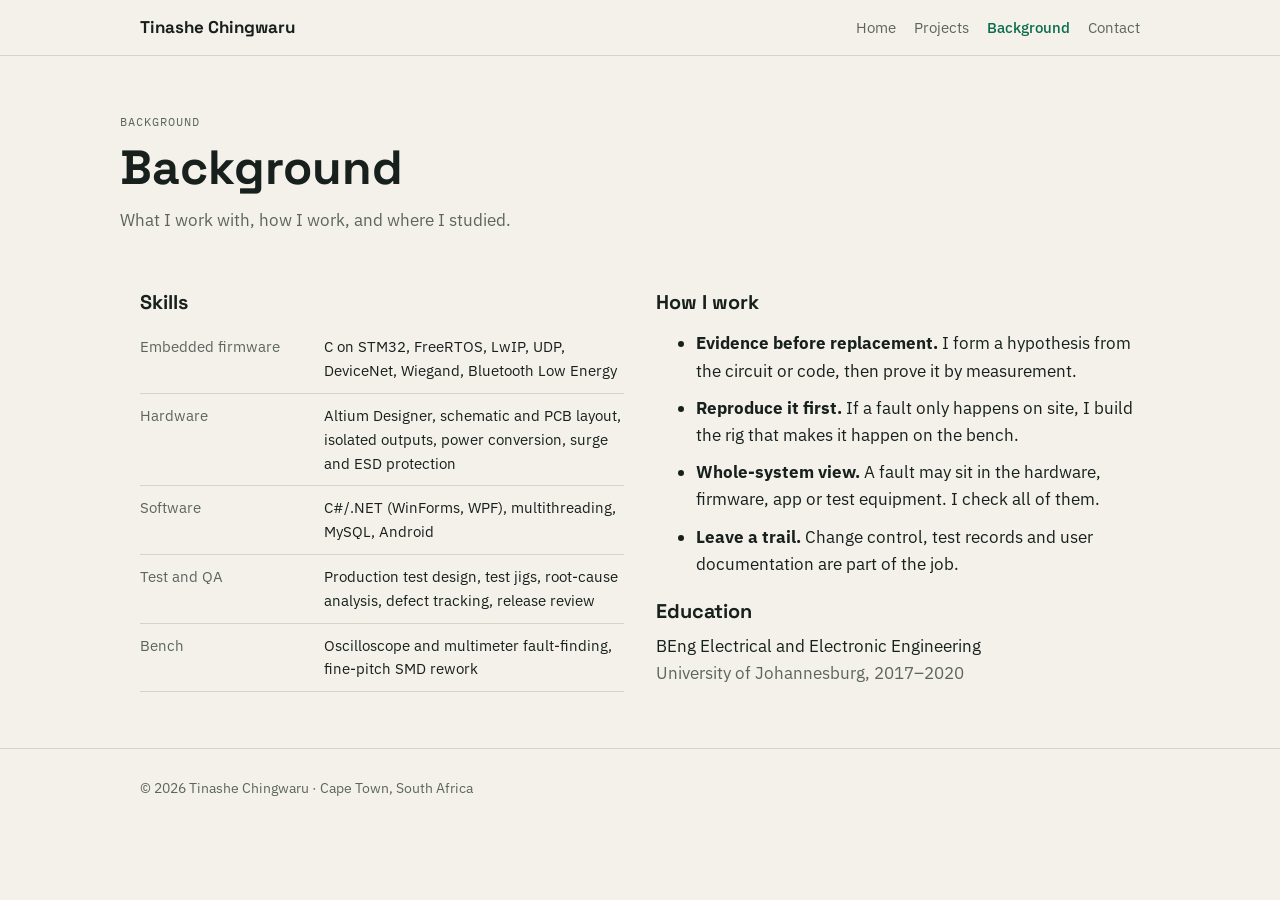
==== background.html @ 174d67a5 "portfolio" ====
<!doctype html>
<html lang="en">
<head>
<meta charset="utf-8">
<meta name="viewport" content="width=device-width, initial-scale=1">
<title>Background | Tinashe Chingwaru</title>
<meta name="description" content="Portfolio of Tinashe Chingwaru, electronic engineer working across embedded firmware, hardware design and C#/.NET systems.">
<link rel="preconnect" href="https://fonts.googleapis.com">
<link href="https://fonts.googleapis.com/css2?family=IBM+Plex+Mono:wght@400;500&family=IBM+Plex+Sans:wght@400;500;600&family=Space+Grotesk:wght@500;700&display=swap" rel="stylesheet">
<link rel="stylesheet" href="style.css">
</head>
<body>
<header><div class="wrap"><nav><a class="brand" href="index.html">Tinashe Chingwaru</a><div class="links"><a href="index.html">Home</a><a href="projects.html">Projects</a><a href="background.html" class="on" aria-current="page">Background</a><a href="contact.html">Contact</a></div></nav></div></header>
<main>
<div class="wrap page-head"><div class="mono">Background</div><h1>Background</h1><p>What I work with, how I work, and where I studied.</p></div>
<section><div class="wrap">
    
    <div class="two">
      <div>
        <h3 style="margin-bottom:12px">Skills</h3>
        <table>
          <tr><td>Embedded firmware</td><td>C on STM32, FreeRTOS, LwIP, UDP, DeviceNet, Wiegand, Bluetooth Low Energy</td></tr>
          <tr><td>Hardware</td><td>Altium Designer, schematic and PCB layout, isolated outputs, power conversion, surge and ESD protection</td></tr>
          <tr><td>Software</td><td>C#/.NET (WinForms, WPF), multithreading, MySQL, Android</td></tr>
          <tr><td>Test and QA</td><td>Production test design, test jigs, root-cause analysis, defect tracking, release review</td></tr>
          <tr><td>Bench</td><td>Oscilloscope and multimeter fault-finding, fine-pitch SMD rework</td></tr>
        </table>
      </div>
      <div>
        <h3 style="margin-bottom:12px">How I work</h3>
        <ul class="how">
          <li><strong>Evidence before replacement.</strong> I form a hypothesis from the circuit or code, then prove it by measurement.</li>
          <li><strong>Reproduce it first.</strong> If a fault only happens on site, I build the rig that makes it happen on the bench.</li>
          <li><strong>Whole-system view.</strong> A fault may sit in the hardware, firmware, app or test equipment. I check all of them.</li>
          <li><strong>Leave a trail.</strong> Change control, test records and user documentation are part of the job.</li>
        </ul>
        <h3 style="margin:22px 0 10px">Education</h3>
        <p style="margin:0">BEng Electrical and Electronic Engineering<br><span style="color:var(--muted)">University of Johannesburg, 2017–2020</span></p>
        <!-- CV: upload your CV as cv.pdf next to this file, then remove these comment marks:
        <p style="margin-top:18px"><a class="btn ghost" href="cv.pdf" download>Download CV</a></p>
        -->
      </div>
    </div>
  </div></section>
</main>
<footer><div class="wrap">© 2026 Tinashe Chingwaru · Cape Town, South Africa</div></footer>
</body>
</html>
---- style.css ----
:root{
  --bg:#f4f1ea; --surface:#fffdf8; --ink:#17201c; --muted:#5b665f;
  --line:#d9d3c5; --accent:#0b6b4f; --accent-ink:#ffffff; --trace:#c9872a;
}
@media (prefers-color-scheme: dark){
  :root{
    --bg:#0f1512; --surface:#161e1a; --ink:#e9efe9; --muted:#9aa79f;
    --line:#27332d; --accent:#3fc79a; --accent-ink:#06120d; --trace:#e0a54a;
  }
}
*{box-sizing:border-box}
html{scroll-behavior:smooth}
body{margin:0;background:var(--bg);color:var(--ink);font:400 17px/1.6 "IBM Plex Sans",system-ui,sans-serif}
a{color:var(--accent)}
.wrap{max-width:1040px;margin:0 auto;padding:0 20px}
.mono{font-family:"IBM Plex Mono",ui-monospace,monospace;font-size:.78rem;letter-spacing:.08em;text-transform:uppercase;color:var(--muted)}
h1,h2,h3{font-family:"Space Grotesk",sans-serif;line-height:1.15;margin:0}
header{position:sticky;top:0;z-index:5;background:color-mix(in srgb,var(--bg) 88%,transparent);backdrop-filter:blur(8px);border-bottom:1px solid var(--line)}
nav{display:flex;align-items:center;justify-content:space-between;gap:12px;padding:14px 0;flex-wrap:wrap}
.brand{font-family:"Space Grotesk",sans-serif;font-weight:700;color:var(--ink);text-decoration:none}
.links{display:flex;gap:18px;flex-wrap:wrap}
.links a{color:var(--muted);text-decoration:none;font-size:.95rem}
.links a:hover,.links a:focus-visible{color:var(--accent)}
.hero{display:grid;grid-template-columns:1.5fr 1fr;gap:40px;padding:72px 0 56px;align-items:start}
.hero h1{font-size:clamp(2.2rem,6vw,3.8rem);margin:14px 0 18px;letter-spacing:-.02em}
.hero h1 span{color:var(--accent)}
.hero p{color:var(--muted);max-width:56ch;margin:0 0 26px}
.btns{display:flex;gap:12px;flex-wrap:wrap}
.btn{display:inline-block;padding:11px 18px;border-radius:6px;text-decoration:none;font-weight:500;border:1px solid var(--accent)}
.btn.primary{background:var(--accent);color:var(--accent-ink)}
.btn.ghost{color:var(--accent)}
.card{background:var(--surface);border:1px solid var(--line);border-radius:10px;padding:22px}
.profile dl{margin:12px 0 0;display:grid;grid-template-columns:auto 1fr;gap:8px 16px;font-size:.93rem}
.profile dt{color:var(--muted)}
.profile dd{margin:0}
section{padding:56px 0}
section>.wrap>h2{font-size:clamp(1.6rem,4vw,2.2rem);margin:8px 0 28px}
.grid{display:grid;grid-template-columns:repeat(auto-fit,minmax(290px,1fr));gap:18px}
.proj{position:relative;padding-left:26px}
.proj::before{content:"";position:absolute;left:0;top:0;bottom:0;width:4px;border-radius:10px 0 0 10px;background:var(--trace)}
.proj h3{font-size:1.15rem;margin:6px 0 10px}
.proj p{margin:0 0 12px;color:var(--muted);font-size:.95rem}
.proj ul{margin:0 0 14px;padding-left:18px;font-size:.93rem}
.proj li{margin-bottom:6px}
.tags{display:flex;flex-wrap:wrap;gap:6px}
.tags span{font-family:"IBM Plex Mono",monospace;font-size:.72rem;padding:3px 8px;border:1px solid var(--line);border-radius:999px;color:var(--muted)}
.two{display:grid;grid-template-columns:1fr 1fr;gap:32px}
table{width:100%;border-collapse:collapse;font-size:.93rem}
td{padding:10px 0;border-bottom:1px solid var(--line);vertical-align:top}
td:first-child{color:var(--muted);width:38%;padding-right:14px}
.how li{margin-bottom:10px}
.note{font-size:.88rem;color:var(--muted);margin-top:22px}
footer{padding:28px 0;border-top:1px solid var(--line);color:var(--muted);font-size:.88rem}
@media (max-width:760px){.hero,.two{grid-template-columns:1fr}.hero{padding:44px 0 36px}}
@media (prefers-reduced-motion:reduce){html{scroll-behavior:auto}}
.links a.on{color:var(--accent);font-weight:500}
.page-head{padding:56px 0 0}
.page-head h1{font-size:clamp(2rem,5vw,3rem);margin:8px 0 12px}
.page-head p{color:var(--muted);max-width:60ch;margin:0}
.explore h3{font-size:1.2rem;margin:6px 0 8px}
.explore p{color:var(--muted);font-size:.95rem;margin:0 0 14px}
main{min-height:70vh}
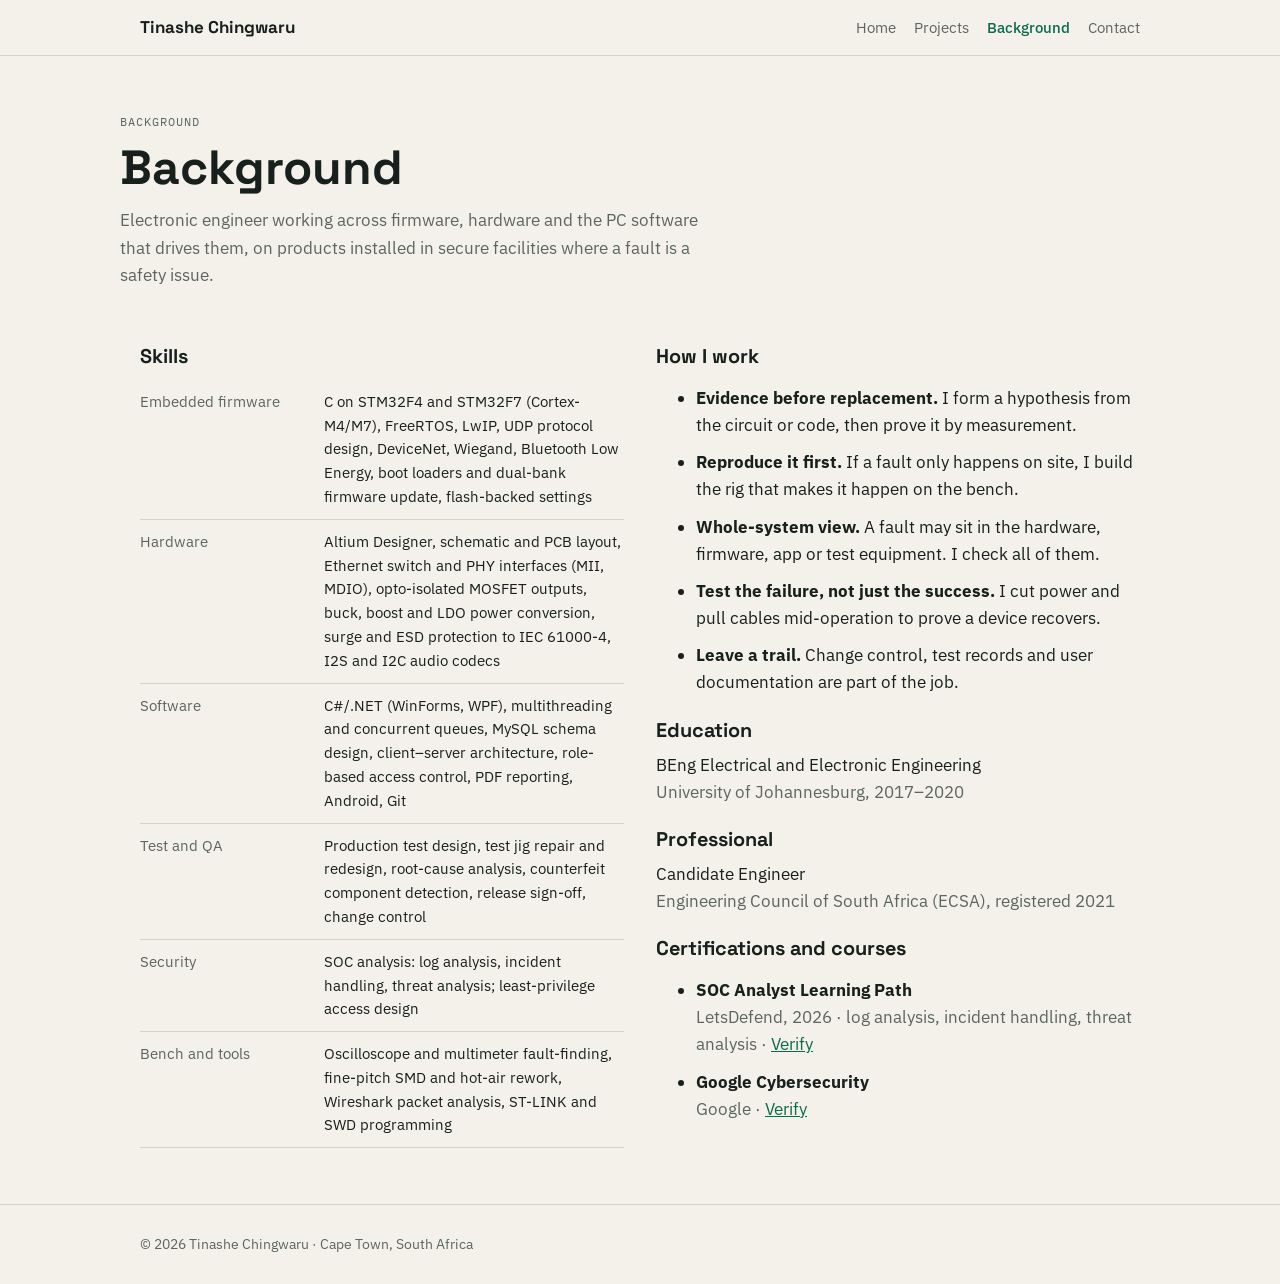
==== commit 9f58aed7: "Revise background and skills details in background.html Updated background information and skills se" ====
--- a/background.html
+++ b/background.html
@@ -12,18 +12,19 @@
 <body>
 <header><div class="wrap"><nav><a class="brand" href="index.html">Tinashe Chingwaru</a><div class="links"><a href="index.html">Home</a><a href="projects.html">Projects</a><a href="background.html" class="on" aria-current="page">Background</a><a href="contact.html">Contact</a></div></nav></div></header>
 <main>
-<div class="wrap page-head"><div class="mono">Background</div><h1>Background</h1><p>What I work with, how I work, and where I studied.</p></div>
+<div class="wrap page-head"><div class="mono">Background</div><h1>Background</h1><p>Electronic engineer working across firmware, hardware and the PC software that drives them, on products installed in secure facilities where a fault is a safety issue.</p></div>
 <section><div class="wrap">
-    
+
     <div class="two">
       <div>
         <h3 style="margin-bottom:12px">Skills</h3>
         <table>
-          <tr><td>Embedded firmware</td><td>C on STM32, FreeRTOS, LwIP, UDP, DeviceNet, Wiegand, Bluetooth Low Energy</td></tr>
-          <tr><td>Hardware</td><td>Altium Designer, schematic and PCB layout, isolated outputs, power conversion, surge and ESD protection</td></tr>
-          <tr><td>Software</td><td>C#/.NET (WinForms, WPF), multithreading, MySQL, Android</td></tr>
-          <tr><td>Test and QA</td><td>Production test design, test jigs, root-cause analysis, defect tracking, release review</td></tr>
-          <tr><td>Bench</td><td>Oscilloscope and multimeter fault-finding, fine-pitch SMD rework</td></tr>
+          <tr><td>Embedded firmware</td><td>C on STM32F4 and STM32F7 (Cortex-M4/M7), FreeRTOS, LwIP, UDP protocol design, DeviceNet, Wiegand, Bluetooth Low Energy, boot loaders and dual-bank firmware update, flash-backed settings</td></tr>
+          <tr><td>Hardware</td><td>Altium Designer, schematic and PCB layout, Ethernet switch and PHY interfaces (MII, MDIO), opto-isolated MOSFET outputs, buck, boost and LDO power conversion, surge and ESD protection to IEC 61000-4, I2S and I2C audio codecs</td></tr>
+          <tr><td>Software</td><td>C#/.NET (WinForms, WPF), multithreading and concurrent queues, MySQL schema design, client–server architecture, role-based access control, PDF reporting, Android, Git</td></tr>
+          <tr><td>Test and QA</td><td>Production test design, test jig repair and redesign, root-cause analysis, counterfeit component detection, release sign-off, change control</td></tr>
+          <tr><td>Security</td><td>SOC analysis: log analysis, incident handling, threat analysis; least-privilege access design</td></tr>
+          <tr><td>Bench and tools</td><td>Oscilloscope and multimeter fault-finding, fine-pitch SMD and hot-air rework, Wireshark packet analysis, ST-LINK and SWD programming</td></tr>
         </table>
       </div>
       <div>
@@ -32,10 +33,22 @@
           <li><strong>Evidence before replacement.</strong> I form a hypothesis from the circuit or code, then prove it by measurement.</li>
           <li><strong>Reproduce it first.</strong> If a fault only happens on site, I build the rig that makes it happen on the bench.</li>
           <li><strong>Whole-system view.</strong> A fault may sit in the hardware, firmware, app or test equipment. I check all of them.</li>
+          <li><strong>Test the failure, not just the success.</strong> I cut power and pull cables mid-operation to prove a device recovers.</li>
           <li><strong>Leave a trail.</strong> Change control, test records and user documentation are part of the job.</li>
         </ul>
+
         <h3 style="margin:22px 0 10px">Education</h3>
         <p style="margin:0">BEng Electrical and Electronic Engineering<br><span style="color:var(--muted)">University of Johannesburg, 2017–2020</span></p>
+
+        <h3 style="margin:22px 0 10px">Professional</h3>
+        <p style="margin:0">Candidate Engineer<br><span style="color:var(--muted)">Engineering Council of South Africa (ECSA), registered 2021</span></p>
+
+        <h3 style="margin:22px 0 10px">Certifications and courses</h3>
+        <ul class="how">
+          <li><strong>SOC Analyst Learning Path</strong><br><span style="color:var(--muted)">LetsDefend, 2026 · log analysis, incident handling, threat analysis · <a href="https://app.letsdefend.io/certificate/show/6c3ce4e1-76dd-49f5-acb4-a8f406735728" target="_blank" rel="noopener">Verify</a></span></li>
+          <li><strong>Google Cybersecurity</strong><br><span style="color:var(--muted)"> Google · <a href="https://www.coursera.org/account/accomplishments/specialization/LNMT3Y32QI1O" target="_blank" rel="noopener">Verify</a></span></li>
+        </ul>
+
         <!-- CV: upload your CV as cv.pdf next to this file, then remove these comment marks:
         <p style="margin-top:18px"><a class="btn ghost" href="cv.pdf" download>Download CV</a></p>
         -->
--- a/style.css
+++ b/style.css
@@ -60,3 +60,22 @@
 .explore h3{font-size:1.2rem;margin:6px 0 8px}
 .explore p{color:var(--muted);font-size:.95rem;margin:0 0 14px}
 main{min-height:70vh}
+
+/* Per-project colours: cycle repeats every 5 cards */
+:root{
+  --p1:#0b6b4f; --p2:#c9872a; --p3:#2f6fb5; --p4:#b5483a; --p5:#7a55a8;
+}
+@media (prefers-color-scheme: dark){
+  :root{
+    --p1:#3fc79a; --p2:#e0a54a; --p3:#6fa8e6; --p4:#e8857a; --p5:#b594e0;
+  }
+}
+.grid>.proj:nth-child(5n+1){--proj:var(--p1)}
+.grid>.proj:nth-child(5n+2){--proj:var(--p2)}
+.grid>.proj:nth-child(5n+3){--proj:var(--p3)}
+.grid>.proj:nth-child(5n+4){--proj:var(--p4)}
+.grid>.proj:nth-child(5n){--proj:var(--p5)}
+.proj::before{background:var(--proj,var(--trace))}
+.proj>.mono,.proj h4{color:var(--proj,var(--muted))}
+.proj h4{margin:18px 0 8px;font-size:.95rem}
+.proj .tags span{border-color:color-mix(in srgb,var(--proj,var(--line)) 55%,var(--line))}
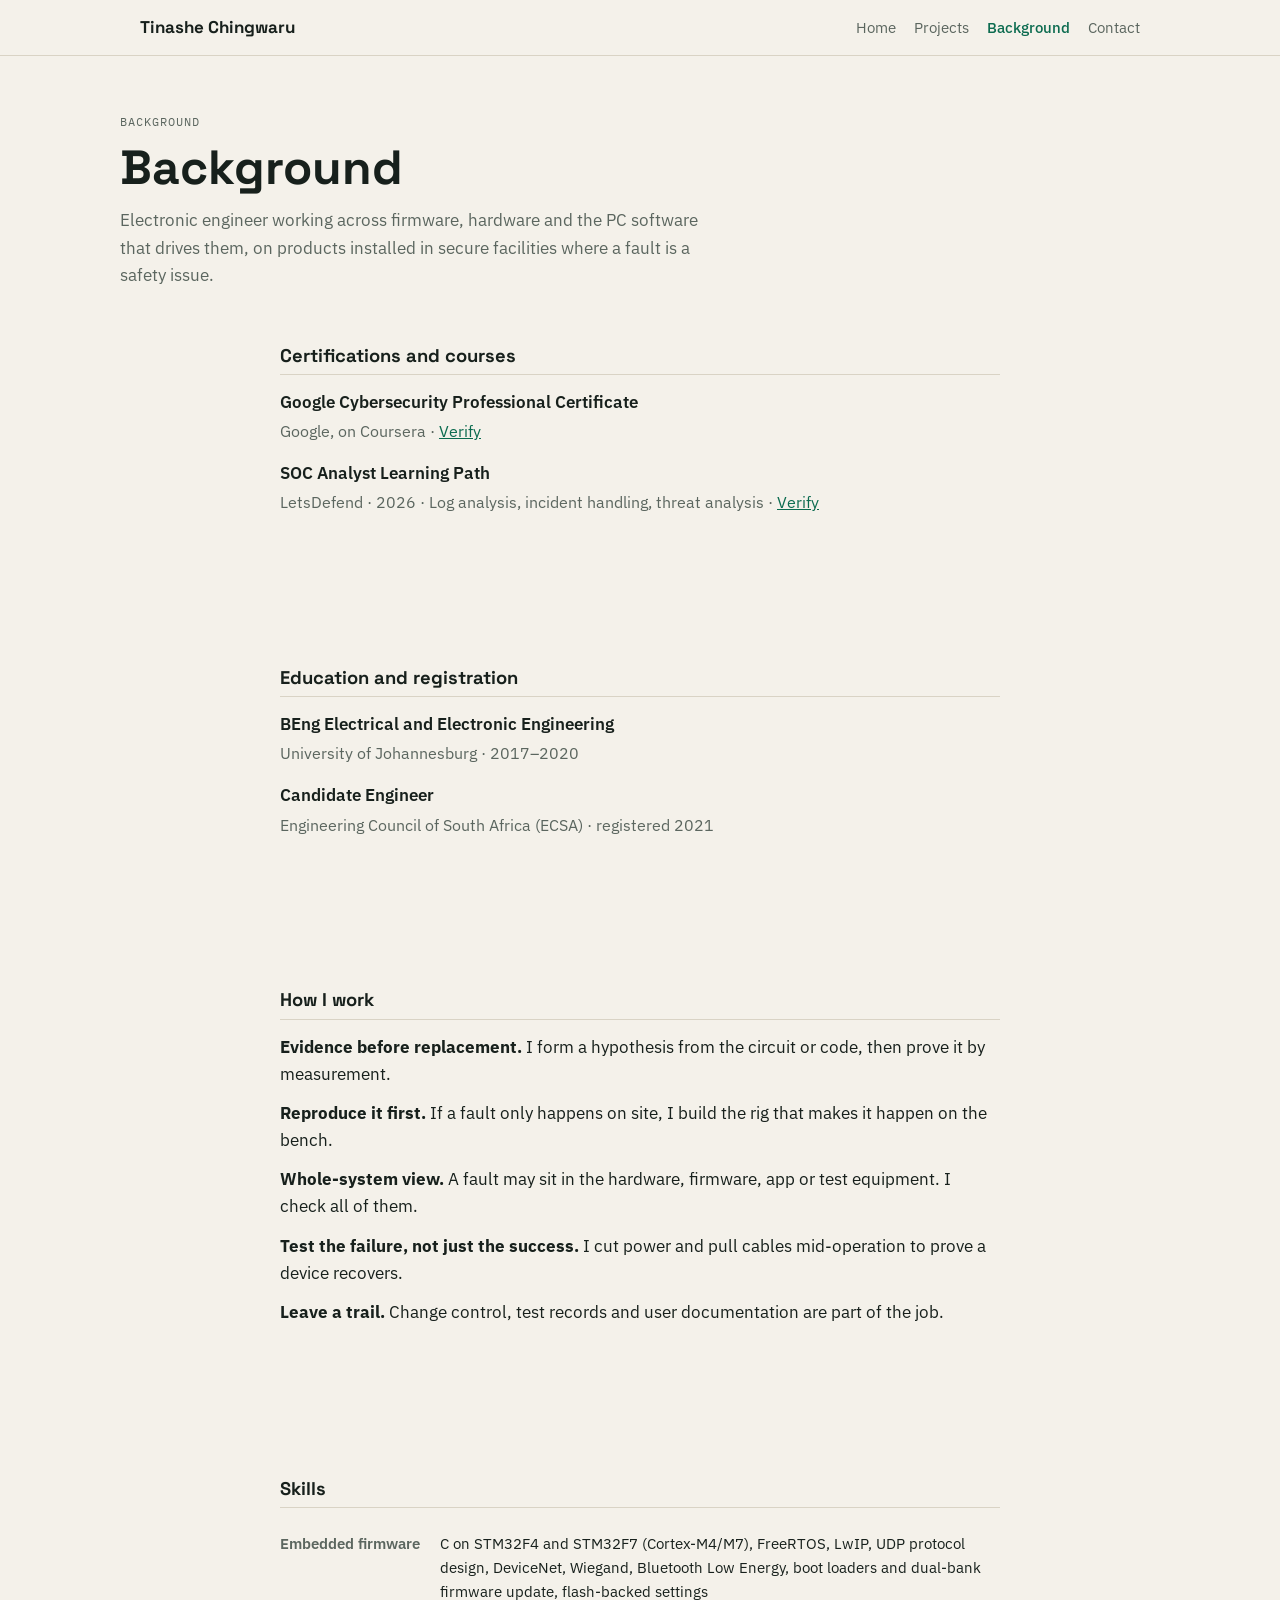
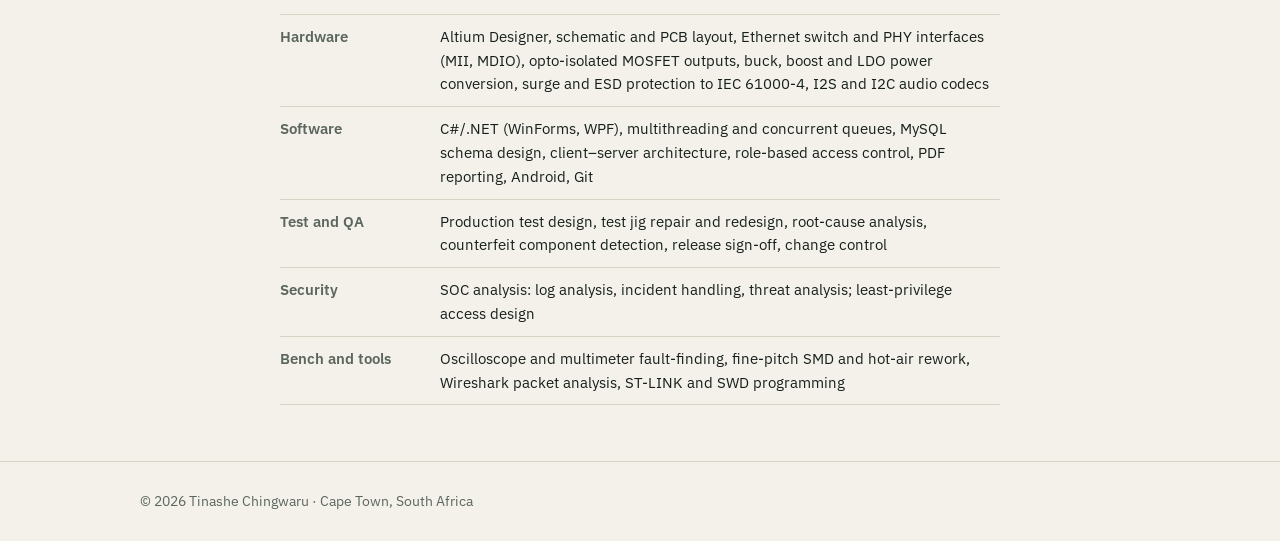
==== commit 1b3433ca: "Enhance background.html with certifications and skills Added sections for certifications, education," ====
--- a/background.html
+++ b/background.html
@@ -8,53 +8,86 @@
 <link rel="preconnect" href="https://fonts.googleapis.com">
 <link href="https://fonts.googleapis.com/css2?family=IBM+Plex+Mono:wght@400;500&family=IBM+Plex+Sans:wght@400;500;600&family=Space+Grotesk:wght@500;700&display=swap" rel="stylesheet">
 <link rel="stylesheet" href="style.css">
+<style>
+  .bg { max-width: 760px; }
+  .bg section + section { margin-top: 40px; }
+  .bg h2 { font-size: 1.15rem; margin: 0 0 14px; padding-bottom: 8px; border-bottom: 1px solid var(--line, rgba(127,127,127,.25)); }
+  .entry { margin: 0 0 16px; }
+  .entry:last-child { margin-bottom: 0; }
+  .entry .name { font-weight: 600; }
+  .entry .meta { color: var(--muted); font-size: .95em; margin-top: 2px; }
+  .bg ul.plain { list-style: none; padding: 0; margin: 0; }
+  .bg ul.plain li { margin: 0 0 12px; }
+  .bg ul.plain li:last-child { margin-bottom: 0; }
+  .bg table { width: 100%; border-collapse: collapse; }
+  .bg td { padding: 10px 0; vertical-align: top; border-top: 1px solid var(--line, rgba(127,127,127,.18)); }
+  .bg tr:first-child td { border-top: 0; }
+  .bg td:first-child { width: 160px; padding-right: 16px; font-weight: 600; }
+  @media (max-width: 560px) {
+    .bg td { display: block; width: auto; padding: 0; border: 0; }
+    .bg td:first-child { padding-top: 12px; }
+  }
+</style>
 </head>
 <body>
 <header><div class="wrap"><nav><a class="brand" href="index.html">Tinashe Chingwaru</a><div class="links"><a href="index.html">Home</a><a href="projects.html">Projects</a><a href="background.html" class="on" aria-current="page">Background</a><a href="contact.html">Contact</a></div></nav></div></header>
 <main>
 <div class="wrap page-head"><div class="mono">Background</div><h1>Background</h1><p>Electronic engineer working across firmware, hardware and the PC software that drives them, on products installed in secure facilities where a fault is a safety issue.</p></div>
-<section><div class="wrap">
 
-    <div class="two">
-      <div>
-        <h3 style="margin-bottom:12px">Skills</h3>
-        <table>
-          <tr><td>Embedded firmware</td><td>C on STM32F4 and STM32F7 (Cortex-M4/M7), FreeRTOS, LwIP, UDP protocol design, DeviceNet, Wiegand, Bluetooth Low Energy, boot loaders and dual-bank firmware update, flash-backed settings</td></tr>
-          <tr><td>Hardware</td><td>Altium Designer, schematic and PCB layout, Ethernet switch and PHY interfaces (MII, MDIO), opto-isolated MOSFET outputs, buck, boost and LDO power conversion, surge and ESD protection to IEC 61000-4, I2S and I2C audio codecs</td></tr>
-          <tr><td>Software</td><td>C#/.NET (WinForms, WPF), multithreading and concurrent queues, MySQL schema design, client–server architecture, role-based access control, PDF reporting, Android, Git</td></tr>
-          <tr><td>Test and QA</td><td>Production test design, test jig repair and redesign, root-cause analysis, counterfeit component detection, release sign-off, change control</td></tr>
-          <tr><td>Security</td><td>SOC analysis: log analysis, incident handling, threat analysis; least-privilege access design</td></tr>
-          <tr><td>Bench and tools</td><td>Oscilloscope and multimeter fault-finding, fine-pitch SMD and hot-air rework, Wireshark packet analysis, ST-LINK and SWD programming</td></tr>
-        </table>
-      </div>
-      <div>
-        <h3 style="margin-bottom:12px">How I work</h3>
-        <ul class="how">
-          <li><strong>Evidence before replacement.</strong> I form a hypothesis from the circuit or code, then prove it by measurement.</li>
-          <li><strong>Reproduce it first.</strong> If a fault only happens on site, I build the rig that makes it happen on the bench.</li>
-          <li><strong>Whole-system view.</strong> A fault may sit in the hardware, firmware, app or test equipment. I check all of them.</li>
-          <li><strong>Test the failure, not just the success.</strong> I cut power and pull cables mid-operation to prove a device recovers.</li>
-          <li><strong>Leave a trail.</strong> Change control, test records and user documentation are part of the job.</li>
-        </ul>
+<div class="wrap bg">
 
-        <h3 style="margin:22px 0 10px">Education</h3>
-        <p style="margin:0">BEng Electrical and Electronic Engineering<br><span style="color:var(--muted)">University of Johannesburg, 2017–2020</span></p>
+  <section>
+    <h2>Certifications and courses</h2>
+    <div class="entry">
+      <div class="name">Google Cybersecurity Professional Certificate</div>
+      <div class="meta">Google, on Coursera · <a href="https://www.coursera.org/account/accomplishments/specialization/LNMT3Y32QI1O" target="_blank" rel="noopener">Verify</a></div>
+    </div>
+    <div class="entry">
+      <div class="name">SOC Analyst Learning Path</div>
+      <div class="meta">LetsDefend · 2026 · Log analysis, incident handling, threat analysis · <a href="https://app.letsdefend.io/certificate/show/6c3ce4e1-76dd-49f5-acb4-a8f406735728" target="_blank" rel="noopener">Verify</a></div>
+    </div>
+  </section>
 
-        <h3 style="margin:22px 0 10px">Professional</h3>
-        <p style="margin:0">Candidate Engineer<br><span style="color:var(--muted)">Engineering Council of South Africa (ECSA), registered 2021</span></p>
+  <section>
+    <h2>Education and registration</h2>
+    <div class="entry">
+      <div class="name">BEng Electrical and Electronic Engineering</div>
+      <div class="meta">University of Johannesburg · 2017–2020</div>
+    </div>
+    <div class="entry">
+      <div class="name">Candidate Engineer</div>
+      <div class="meta">Engineering Council of South Africa (ECSA) · registered 2021</div>
+    </div>
+  </section>
 
-        <h3 style="margin:22px 0 10px">Certifications and courses</h3>
-        <ul class="how">
-          <li><strong>SOC Analyst Learning Path</strong><br><span style="color:var(--muted)">LetsDefend, 2026 · log analysis, incident handling, threat analysis · <a href="https://app.letsdefend.io/certificate/show/6c3ce4e1-76dd-49f5-acb4-a8f406735728" target="_blank" rel="noopener">Verify</a></span></li>
-          <li><strong>Google Cybersecurity</strong><br><span style="color:var(--muted)"> Google · <a href="https://www.coursera.org/account/accomplishments/specialization/LNMT3Y32QI1O" target="_blank" rel="noopener">Verify</a></span></li>
-        </ul>
+  <section>
+    <h2>How I work</h2>
+    <ul class="plain">
+      <li><strong>Evidence before replacement.</strong> I form a hypothesis from the circuit or code, then prove it by measurement.</li>
+      <li><strong>Reproduce it first.</strong> If a fault only happens on site, I build the rig that makes it happen on the bench.</li>
+      <li><strong>Whole-system view.</strong> A fault may sit in the hardware, firmware, app or test equipment. I check all of them.</li>
+      <li><strong>Test the failure, not just the success.</strong> I cut power and pull cables mid-operation to prove a device recovers.</li>
+      <li><strong>Leave a trail.</strong> Change control, test records and user documentation are part of the job.</li>
+    </ul>
+  </section>
 
-        <!-- CV: upload your CV as cv.pdf next to this file, then remove these comment marks:
-        <p style="margin-top:18px"><a class="btn ghost" href="cv.pdf" download>Download CV</a></p>
-        -->
-      </div>
-    </div>
-  </div></section>
+  <section>
+    <h2>Skills</h2>
+    <table>
+      <tr><td>Embedded firmware</td><td>C on STM32F4 and STM32F7 (Cortex-M4/M7), FreeRTOS, LwIP, UDP protocol design, DeviceNet, Wiegand, Bluetooth Low Energy, boot loaders and dual-bank firmware update, flash-backed settings</td></tr>
+      <tr><td>Hardware</td><td>Altium Designer, schematic and PCB layout, Ethernet switch and PHY interfaces (MII, MDIO), opto-isolated MOSFET outputs, buck, boost and LDO power conversion, surge and ESD protection to IEC 61000-4, I2S and I2C audio codecs</td></tr>
+      <tr><td>Software</td><td>C#/.NET (WinForms, WPF), multithreading and concurrent queues, MySQL schema design, client–server architecture, role-based access control, PDF reporting, Android, Git</td></tr>
+      <tr><td>Test and QA</td><td>Production test design, test jig repair and redesign, root-cause analysis, counterfeit component detection, release sign-off, change control</td></tr>
+      <tr><td>Security</td><td>SOC analysis: log analysis, incident handling, threat analysis; least-privilege access design</td></tr>
+      <tr><td>Bench and tools</td><td>Oscilloscope and multimeter fault-finding, fine-pitch SMD and hot-air rework, Wireshark packet analysis, ST-LINK and SWD programming</td></tr>
+    </table>
+  </section>
+
+  <!-- CV: upload your CV as cv.pdf next to this file, then remove these comment marks:
+  <p style="margin-top:32px"><a class="btn ghost" href="cv.pdf" download>Download CV</a></p>
+  -->
+
+</div>
 </main>
 <footer><div class="wrap">© 2026 Tinashe Chingwaru · Cape Town, South Africa</div></footer>
 </body>
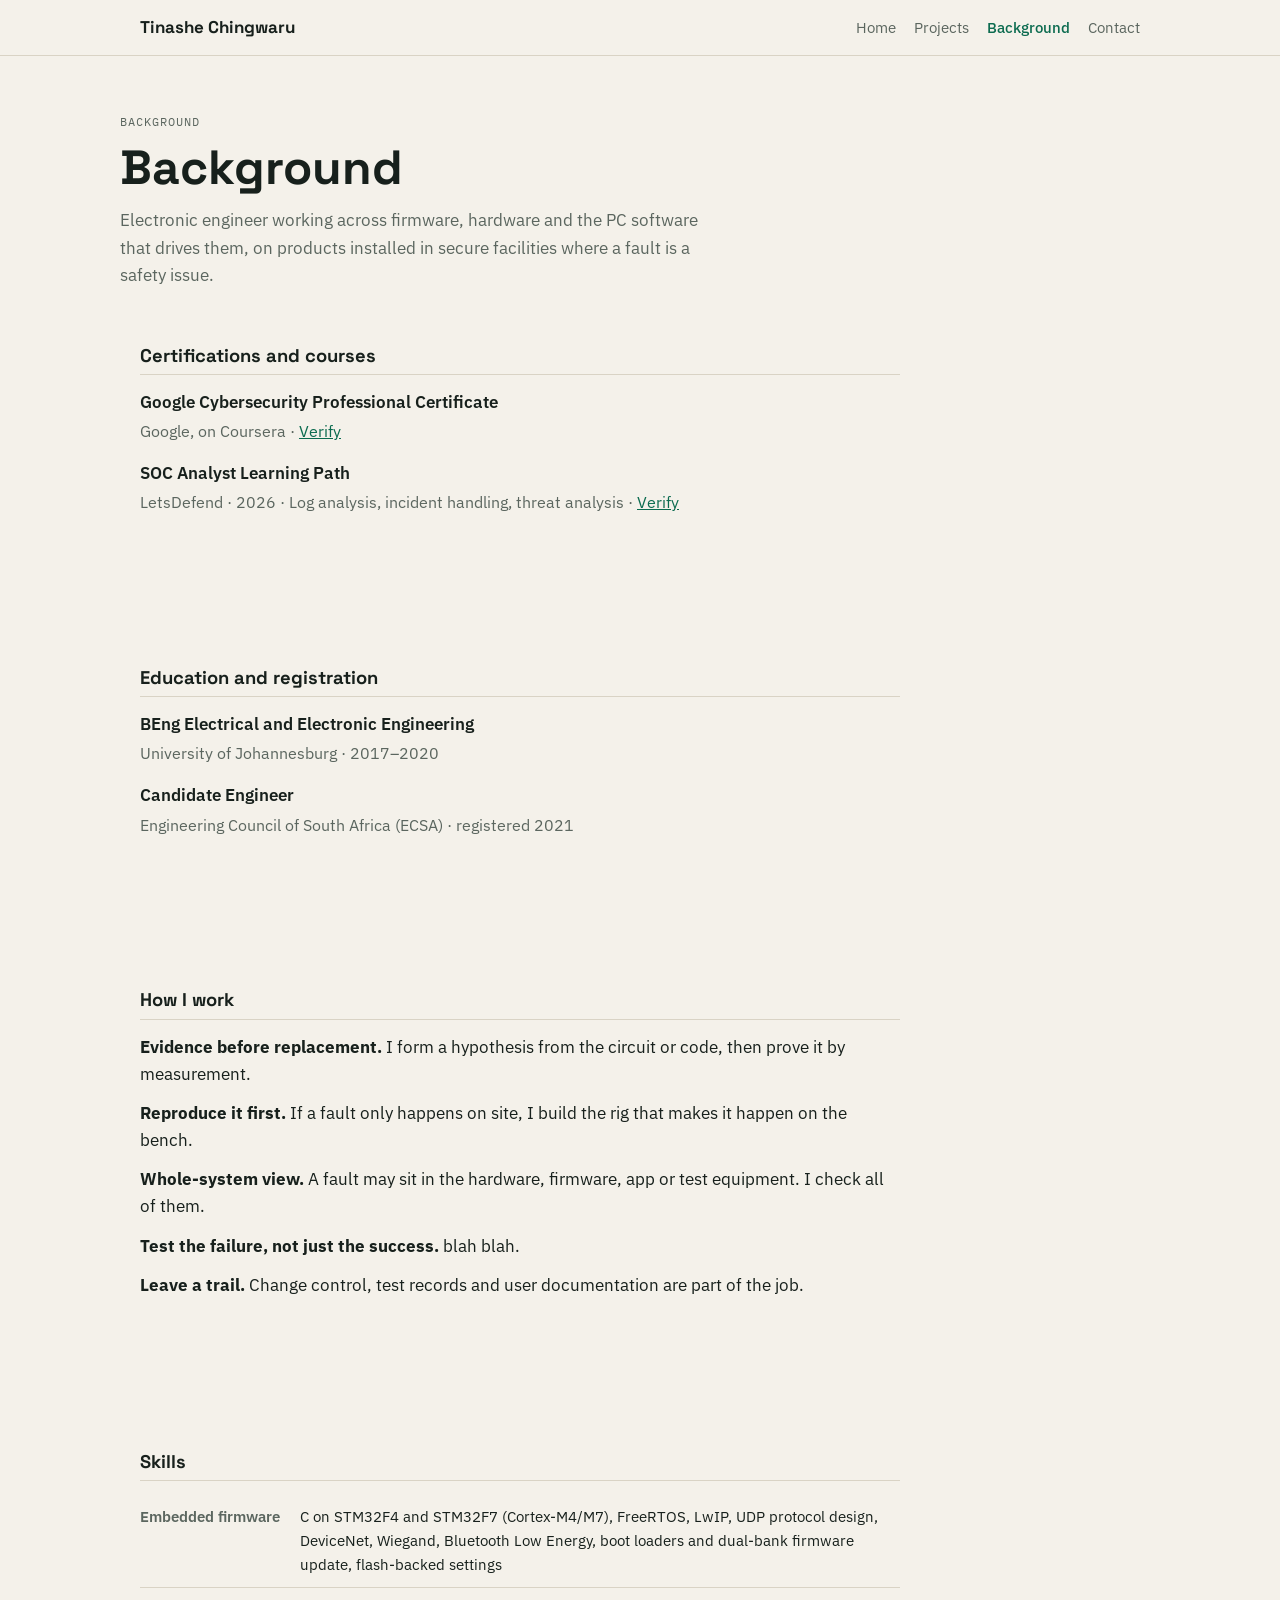
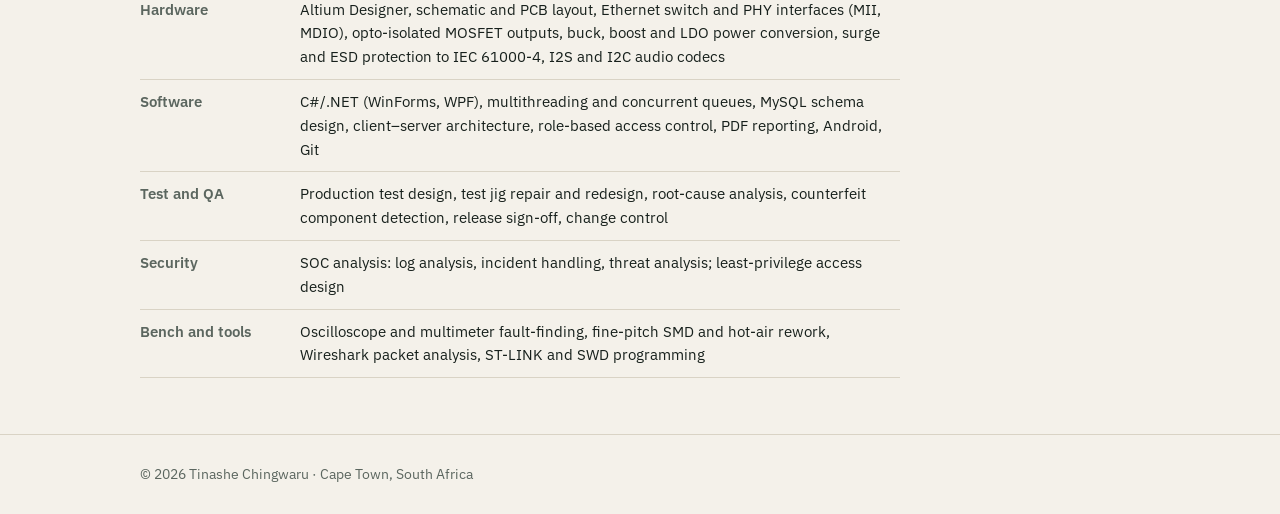
==== commit 7a0494d8: "Refactor background.html structure and styles Updated the background HTML structure and modified sty" ====
--- a/background.html
+++ b/background.html
@@ -9,7 +9,7 @@
 <link href="https://fonts.googleapis.com/css2?family=IBM+Plex+Mono:wght@400;500&family=IBM+Plex+Sans:wght@400;500;600&family=Space+Grotesk:wght@500;700&display=swap" rel="stylesheet">
 <link rel="stylesheet" href="style.css">
 <style>
-  .bg { max-width: 760px; }
+  .bg { max-width: 760px; margin: 0; }
   .bg section + section { margin-top: 40px; }
   .bg h2 { font-size: 1.15rem; margin: 0 0 14px; padding-bottom: 8px; border-bottom: 1px solid var(--line, rgba(127,127,127,.25)); }
   .entry { margin: 0 0 16px; }
@@ -34,7 +34,7 @@
 <main>
 <div class="wrap page-head"><div class="mono">Background</div><h1>Background</h1><p>Electronic engineer working across firmware, hardware and the PC software that drives them, on products installed in secure facilities where a fault is a safety issue.</p></div>
 
-<div class="wrap bg">
+<div class="wrap"><div class="bg">
 
   <section>
     <h2>Certifications and courses</h2>
@@ -66,7 +66,7 @@
       <li><strong>Evidence before replacement.</strong> I form a hypothesis from the circuit or code, then prove it by measurement.</li>
       <li><strong>Reproduce it first.</strong> If a fault only happens on site, I build the rig that makes it happen on the bench.</li>
       <li><strong>Whole-system view.</strong> A fault may sit in the hardware, firmware, app or test equipment. I check all of them.</li>
-      <li><strong>Test the failure, not just the success.</strong> I cut power and pull cables mid-operation to prove a device recovers.</li>
+      <li><strong>Test the failure, not just the success.</strong> blah blah.</li>
       <li><strong>Leave a trail.</strong> Change control, test records and user documentation are part of the job.</li>
     </ul>
   </section>
@@ -87,7 +87,7 @@
   <p style="margin-top:32px"><a class="btn ghost" href="cv.pdf" download>Download CV</a></p>
   -->
 
-</div>
+</div></div>
 </main>
 <footer><div class="wrap">© 2026 Tinashe Chingwaru · Cape Town, South Africa</div></footer>
 </body>
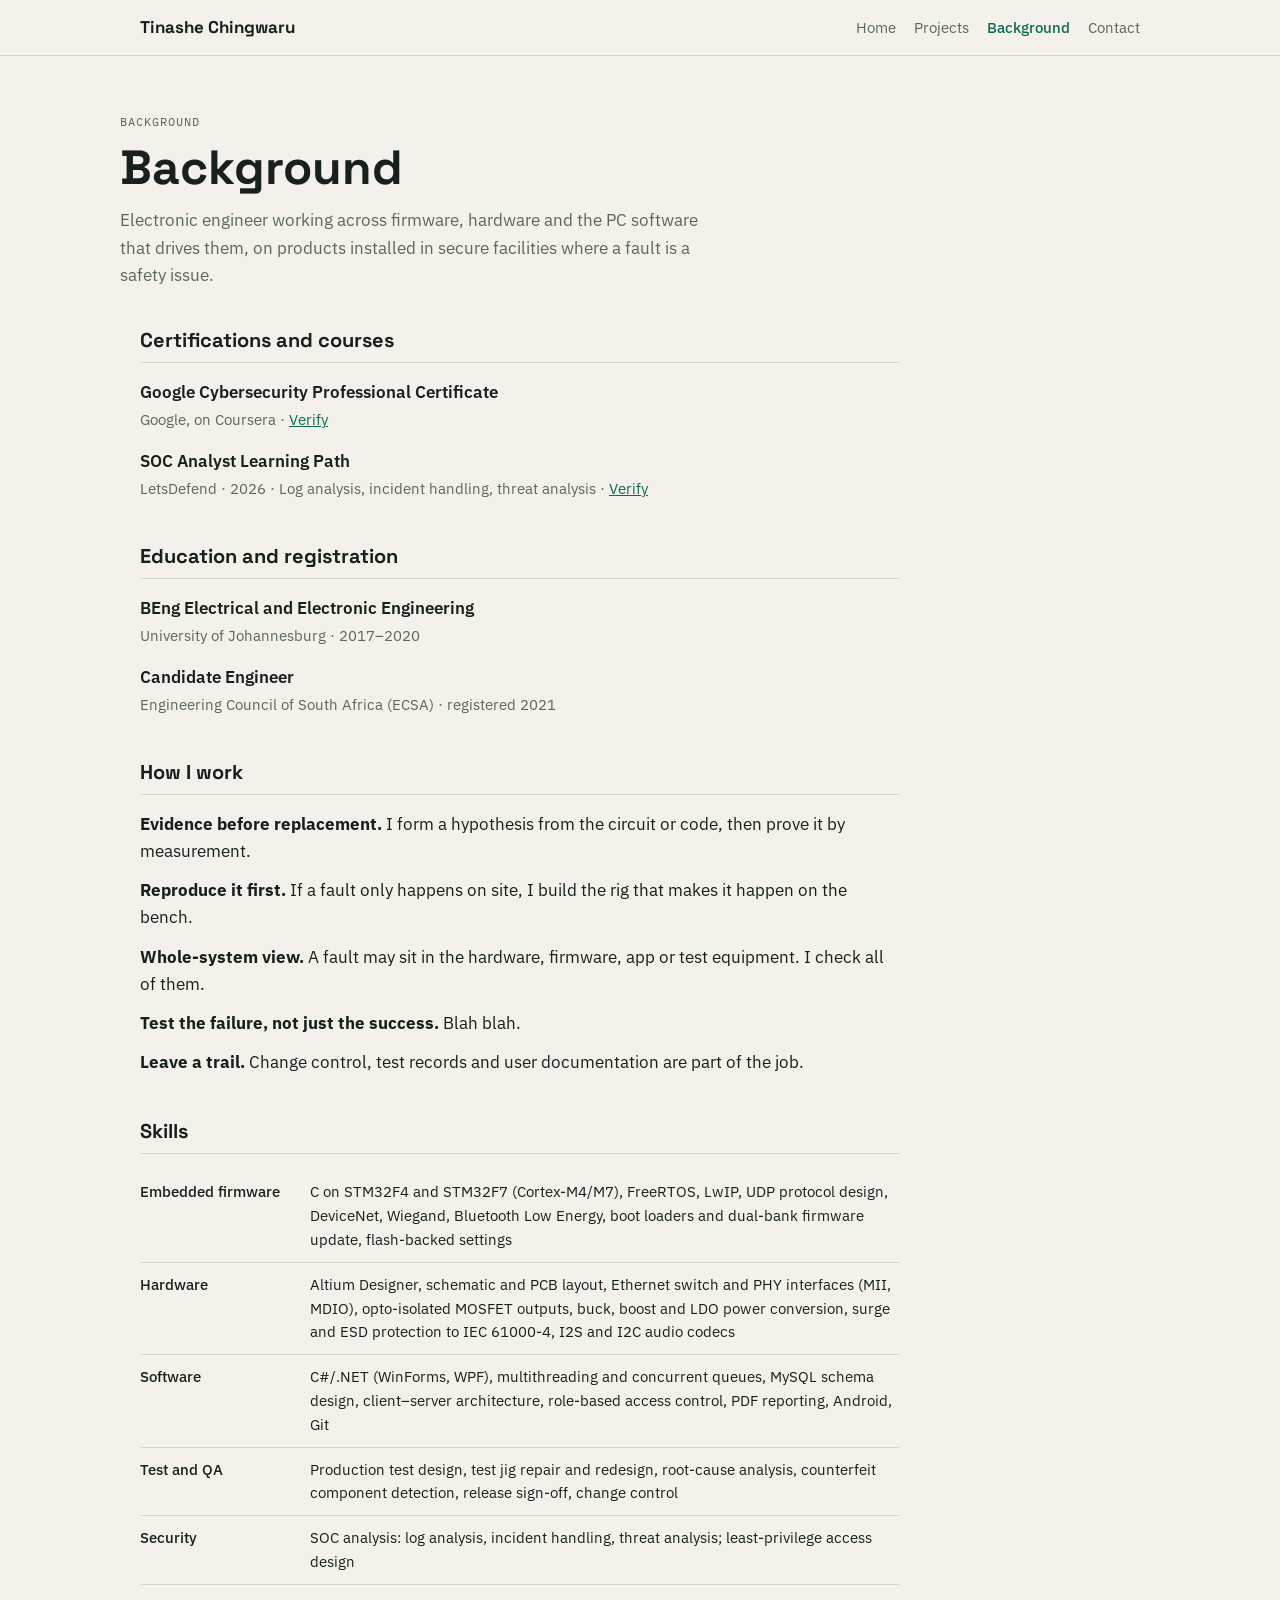
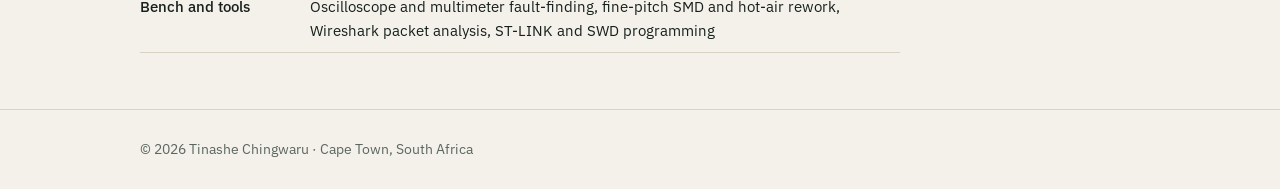
==== commit 788da5d6: "Refactor background.html for improved styling Updated styles and structure for better layout and rea" ====
--- a/background.html
+++ b/background.html
@@ -9,23 +9,20 @@
 <link href="https://fonts.googleapis.com/css2?family=IBM+Plex+Mono:wght@400;500&family=IBM+Plex+Sans:wght@400;500;600&family=Space+Grotesk:wght@500;700&display=swap" rel="stylesheet">
 <link rel="stylesheet" href="style.css">
 <style>
-  .bg { max-width: 760px; margin: 0; }
-  .bg section + section { margin-top: 40px; }
-  .bg h2 { font-size: 1.15rem; margin: 0 0 14px; padding-bottom: 8px; border-bottom: 1px solid var(--line, rgba(127,127,127,.25)); }
-  .entry { margin: 0 0 16px; }
-  .entry:last-child { margin-bottom: 0; }
+  .bg-section { padding-top: 40px; }
+  .bg { max-width: 760px; }
+  .bg .block + .block { margin-top: 44px; }
+  .bg h2 { font-size: 1.25rem; margin: 0 0 16px; padding-bottom: 10px; border-bottom: 1px solid var(--line); }
+  .entry + .entry { margin-top: 16px; }
   .entry .name { font-weight: 600; }
-  .entry .meta { color: var(--muted); font-size: .95em; margin-top: 2px; }
+  .entry .meta { color: var(--muted); font-size: .93rem; margin-top: 2px; }
   .bg ul.plain { list-style: none; padding: 0; margin: 0; }
-  .bg ul.plain li { margin: 0 0 12px; }
-  .bg ul.plain li:last-child { margin-bottom: 0; }
-  .bg table { width: 100%; border-collapse: collapse; }
-  .bg td { padding: 10px 0; vertical-align: top; border-top: 1px solid var(--line, rgba(127,127,127,.18)); }
-  .bg tr:first-child td { border-top: 0; }
-  .bg td:first-child { width: 160px; padding-right: 16px; font-weight: 600; }
+  .bg ul.plain li + li { margin-top: 12px; }
+  .bg td:first-child { width: 170px; color: var(--ink); font-weight: 500; }
   @media (max-width: 560px) {
-    .bg td { display: block; width: auto; padding: 0; border: 0; }
-    .bg td:first-child { padding-top: 12px; }
+    .bg td { display: block; width: auto; border: 0; padding: 0; }
+    .bg td:first-child { padding-top: 14px; }
+    .bg tr { display: block; border-bottom: 1px solid var(--line); padding-bottom: 12px; }
   }
 </style>
 </head>
@@ -34,9 +31,9 @@
 <main>
 <div class="wrap page-head"><div class="mono">Background</div><h1>Background</h1><p>Electronic engineer working across firmware, hardware and the PC software that drives them, on products installed in secure facilities where a fault is a safety issue.</p></div>
 
-<div class="wrap"><div class="bg">
+<section class="bg-section"><div class="wrap"><div class="bg">
 
-  <section>
+  <div class="block">
     <h2>Certifications and courses</h2>
     <div class="entry">
       <div class="name">Google Cybersecurity Professional Certificate</div>
@@ -46,9 +43,9 @@
       <div class="name">SOC Analyst Learning Path</div>
       <div class="meta">LetsDefend · 2026 · Log analysis, incident handling, threat analysis · <a href="https://app.letsdefend.io/certificate/show/6c3ce4e1-76dd-49f5-acb4-a8f406735728" target="_blank" rel="noopener">Verify</a></div>
     </div>
-  </section>
+  </div>
 
-  <section>
+  <div class="block">
     <h2>Education and registration</h2>
     <div class="entry">
       <div class="name">BEng Electrical and Electronic Engineering</div>
@@ -58,20 +55,20 @@
       <div class="name">Candidate Engineer</div>
       <div class="meta">Engineering Council of South Africa (ECSA) · registered 2021</div>
     </div>
-  </section>
+  </div>
 
-  <section>
+  <div class="block">
     <h2>How I work</h2>
     <ul class="plain">
       <li><strong>Evidence before replacement.</strong> I form a hypothesis from the circuit or code, then prove it by measurement.</li>
       <li><strong>Reproduce it first.</strong> If a fault only happens on site, I build the rig that makes it happen on the bench.</li>
       <li><strong>Whole-system view.</strong> A fault may sit in the hardware, firmware, app or test equipment. I check all of them.</li>
-      <li><strong>Test the failure, not just the success.</strong> blah blah.</li>
+      <li><strong>Test the failure, not just the success.</strong> Blah blah.</li>
       <li><strong>Leave a trail.</strong> Change control, test records and user documentation are part of the job.</li>
     </ul>
-  </section>
+  </div>
 
-  <section>
+  <div class="block">
     <h2>Skills</h2>
     <table>
       <tr><td>Embedded firmware</td><td>C on STM32F4 and STM32F7 (Cortex-M4/M7), FreeRTOS, LwIP, UDP protocol design, DeviceNet, Wiegand, Bluetooth Low Energy, boot loaders and dual-bank firmware update, flash-backed settings</td></tr>
@@ -81,13 +78,13 @@
       <tr><td>Security</td><td>SOC analysis: log analysis, incident handling, threat analysis; least-privilege access design</td></tr>
       <tr><td>Bench and tools</td><td>Oscilloscope and multimeter fault-finding, fine-pitch SMD and hot-air rework, Wireshark packet analysis, ST-LINK and SWD programming</td></tr>
     </table>
-  </section>
+  </div>
 
   <!-- CV: upload your CV as cv.pdf next to this file, then remove these comment marks:
   <p style="margin-top:32px"><a class="btn ghost" href="cv.pdf" download>Download CV</a></p>
   -->
 
-</div></div>
+</div></div></section>
 </main>
 <footer><div class="wrap">© 2026 Tinashe Chingwaru · Cape Town, South Africa</div></footer>
 </body>
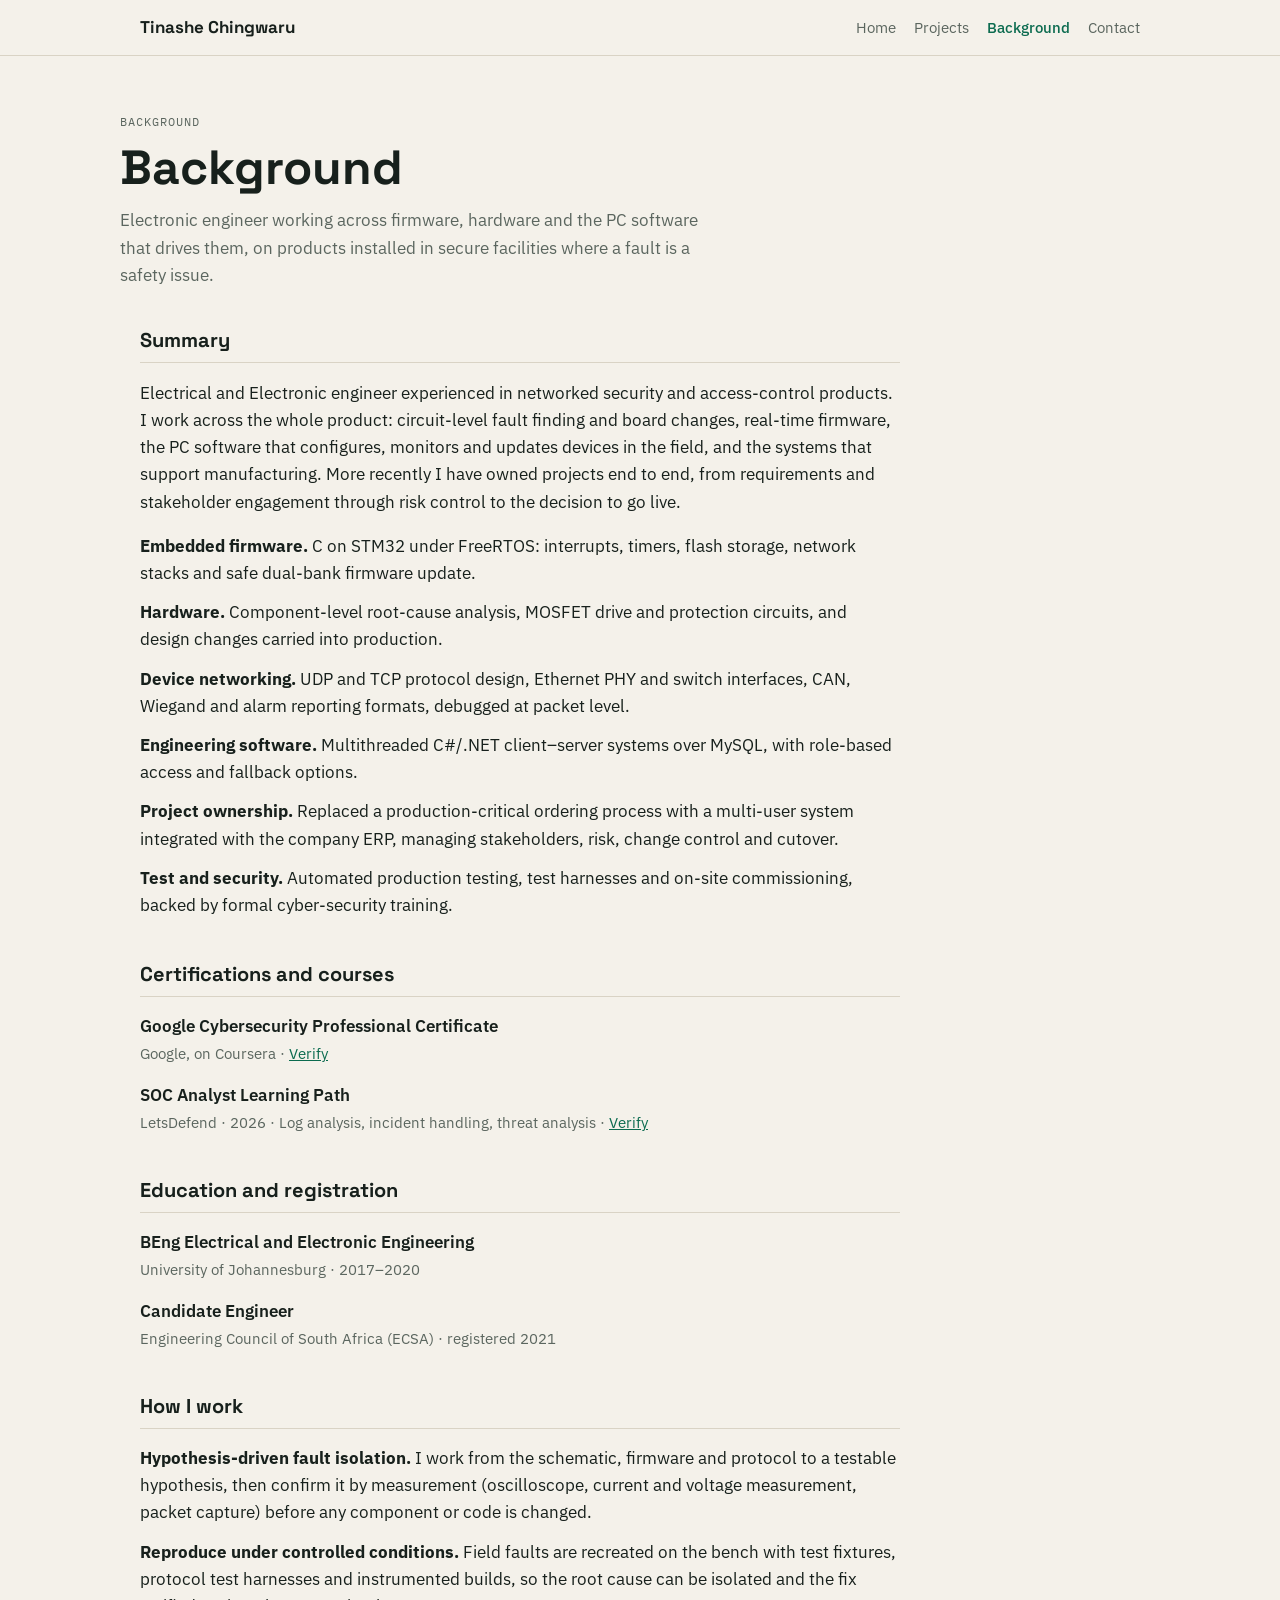
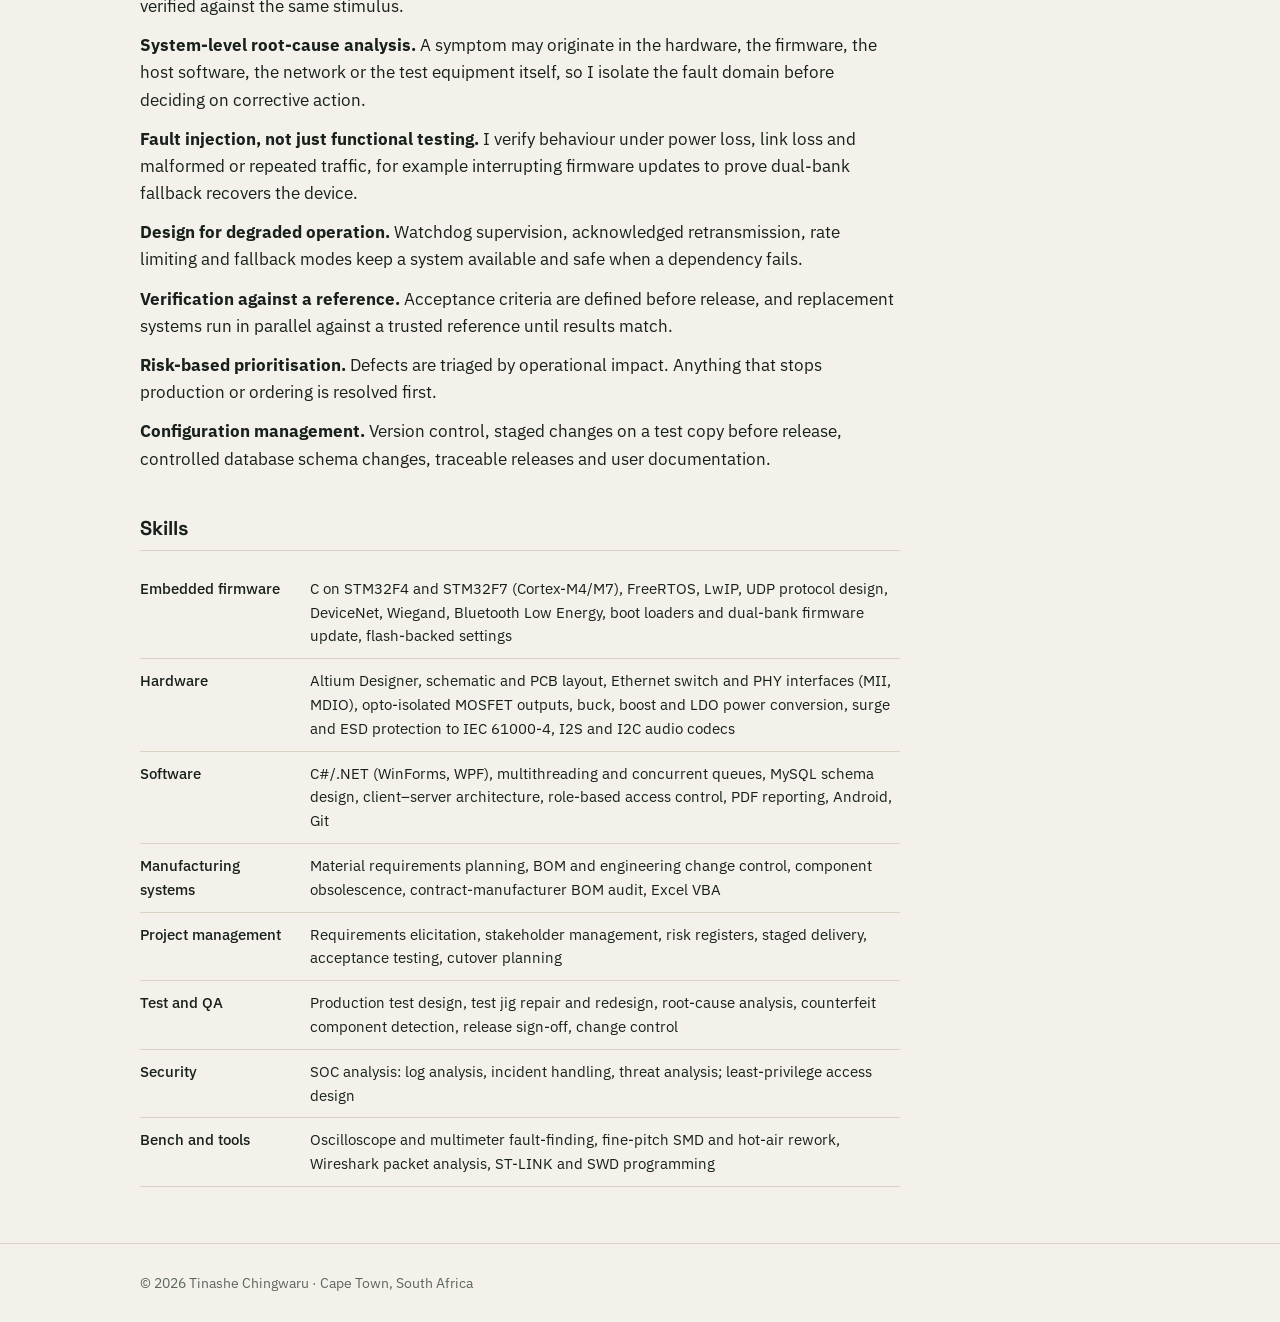
==== commit a148459d: "Enhance background.html with professional summary Added a summary section detailing engineering expe" ====
--- a/background.html
+++ b/background.html
@@ -34,6 +34,19 @@
 <section class="bg-section"><div class="wrap"><div class="bg">
 
   <div class="block">
+    <h2>Summary</h2>
+    <p>Electrical and Electronic engineer experienced in networked security and access-control products. I work across the whole product: circuit-level fault finding and board changes, real-time firmware, the PC software that configures, monitors and updates devices in the field, and the systems that support manufacturing. More recently I have owned projects end to end, from requirements and stakeholder engagement through risk control to the decision to go live.</p>
+    <ul class="plain" style="margin-top:16px">
+      <li><strong>Embedded firmware.</strong> C on STM32 under FreeRTOS: interrupts, timers, flash storage, network stacks and safe dual-bank firmware update.</li>
+      <li><strong>Hardware.</strong> Component-level root-cause analysis, MOSFET drive and protection circuits, and design changes carried into production.</li>
+      <li><strong>Device networking.</strong> UDP and TCP protocol design, Ethernet PHY and switch interfaces, CAN, Wiegand and alarm reporting formats, debugged at packet level.</li>
+      <li><strong>Engineering software.</strong> Multithreaded C#/.NET client–server systems over MySQL, with role-based access and fallback options.</li>
+      <li><strong>Project ownership.</strong> Replaced a production-critical ordering process with a multi-user system integrated with the company ERP, managing stakeholders, risk, change control and cutover.</li>
+      <li><strong>Test and security.</strong> Automated production testing, test harnesses and on-site commissioning, backed by formal cyber-security training.</li>
+    </ul>
+  </div>
+
+  <div class="block">
     <h2>Certifications and courses</h2>
     <div class="entry">
       <div class="name">Google Cybersecurity Professional Certificate</div>
@@ -60,11 +73,14 @@
   <div class="block">
     <h2>How I work</h2>
     <ul class="plain">
-      <li><strong>Evidence before replacement.</strong> I form a hypothesis from the circuit or code, then prove it by measurement.</li>
-      <li><strong>Reproduce it first.</strong> If a fault only happens on site, I build the rig that makes it happen on the bench.</li>
-      <li><strong>Whole-system view.</strong> A fault may sit in the hardware, firmware, app or test equipment. I check all of them.</li>
-      <li><strong>Test the failure, not just the success.</strong> Blah blah.</li>
-      <li><strong>Leave a trail.</strong> Change control, test records and user documentation are part of the job.</li>
+      <li><strong>Hypothesis-driven fault isolation.</strong> I work from the schematic, firmware and protocol to a testable hypothesis, then confirm it by measurement (oscilloscope, current and voltage measurement, packet capture) before any component or code is changed.</li>
+      <li><strong>Reproduce under controlled conditions.</strong> Field faults are recreated on the bench with test fixtures, protocol test harnesses and instrumented builds, so the root cause can be isolated and the fix verified against the same stimulus.</li>
+      <li><strong>System-level root-cause analysis.</strong> A symptom may originate in the hardware, the firmware, the host software, the network or the test equipment itself, so I isolate the fault domain before deciding on corrective action.</li>
+      <li><strong>Fault injection, not just functional testing.</strong> I verify behaviour under power loss, link loss and malformed or repeated traffic, for example interrupting firmware updates to prove dual-bank fallback recovers the device.</li>
+      <li><strong>Design for degraded operation.</strong> Watchdog supervision, acknowledged retransmission, rate limiting and fallback modes keep a system available and safe when a dependency fails.</li>
+      <li><strong>Verification against a reference.</strong> Acceptance criteria are defined before release, and replacement systems run in parallel against a trusted reference until results match.</li>
+      <li><strong>Risk-based prioritisation.</strong> Defects are triaged by operational impact. Anything that stops production or ordering is resolved first.</li>
+      <li><strong>Configuration management.</strong> Version control, staged changes on a test copy before release, controlled database schema changes, traceable releases and user documentation.</li>
     </ul>
   </div>
 
@@ -74,6 +90,8 @@
       <tr><td>Embedded firmware</td><td>C on STM32F4 and STM32F7 (Cortex-M4/M7), FreeRTOS, LwIP, UDP protocol design, DeviceNet, Wiegand, Bluetooth Low Energy, boot loaders and dual-bank firmware update, flash-backed settings</td></tr>
       <tr><td>Hardware</td><td>Altium Designer, schematic and PCB layout, Ethernet switch and PHY interfaces (MII, MDIO), opto-isolated MOSFET outputs, buck, boost and LDO power conversion, surge and ESD protection to IEC 61000-4, I2S and I2C audio codecs</td></tr>
       <tr><td>Software</td><td>C#/.NET (WinForms, WPF), multithreading and concurrent queues, MySQL schema design, client–server architecture, role-based access control, PDF reporting, Android, Git</td></tr>
+      <tr><td>Manufacturing systems</td><td>Material requirements planning, BOM and engineering change control, component obsolescence, contract-manufacturer BOM audit, Excel VBA</td></tr>
+      <tr><td>Project management</td><td>Requirements elicitation, stakeholder management, risk registers, staged delivery, acceptance testing, cutover planning</td></tr>
       <tr><td>Test and QA</td><td>Production test design, test jig repair and redesign, root-cause analysis, counterfeit component detection, release sign-off, change control</td></tr>
       <tr><td>Security</td><td>SOC analysis: log analysis, incident handling, threat analysis; least-privilege access design</td></tr>
       <tr><td>Bench and tools</td><td>Oscilloscope and multimeter fault-finding, fine-pitch SMD and hot-air rework, Wireshark packet analysis, ST-LINK and SWD programming</td></tr>
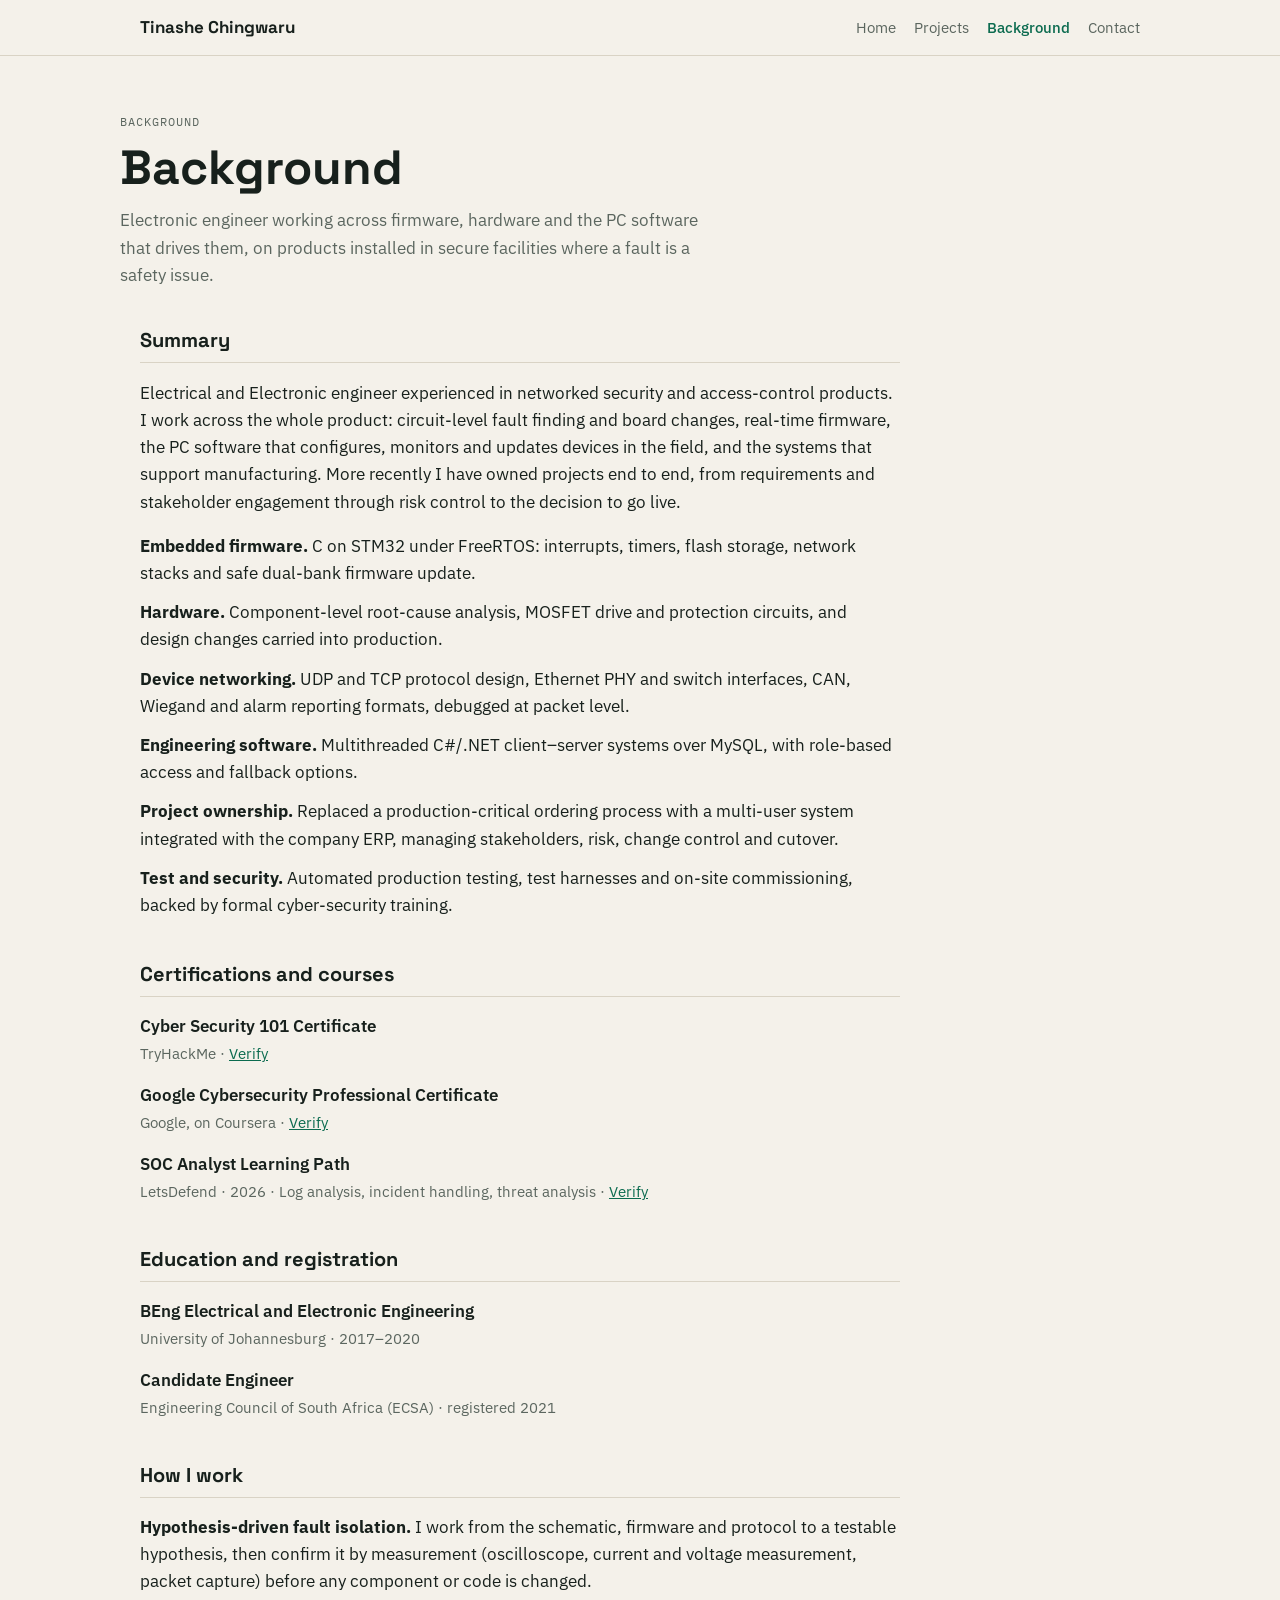
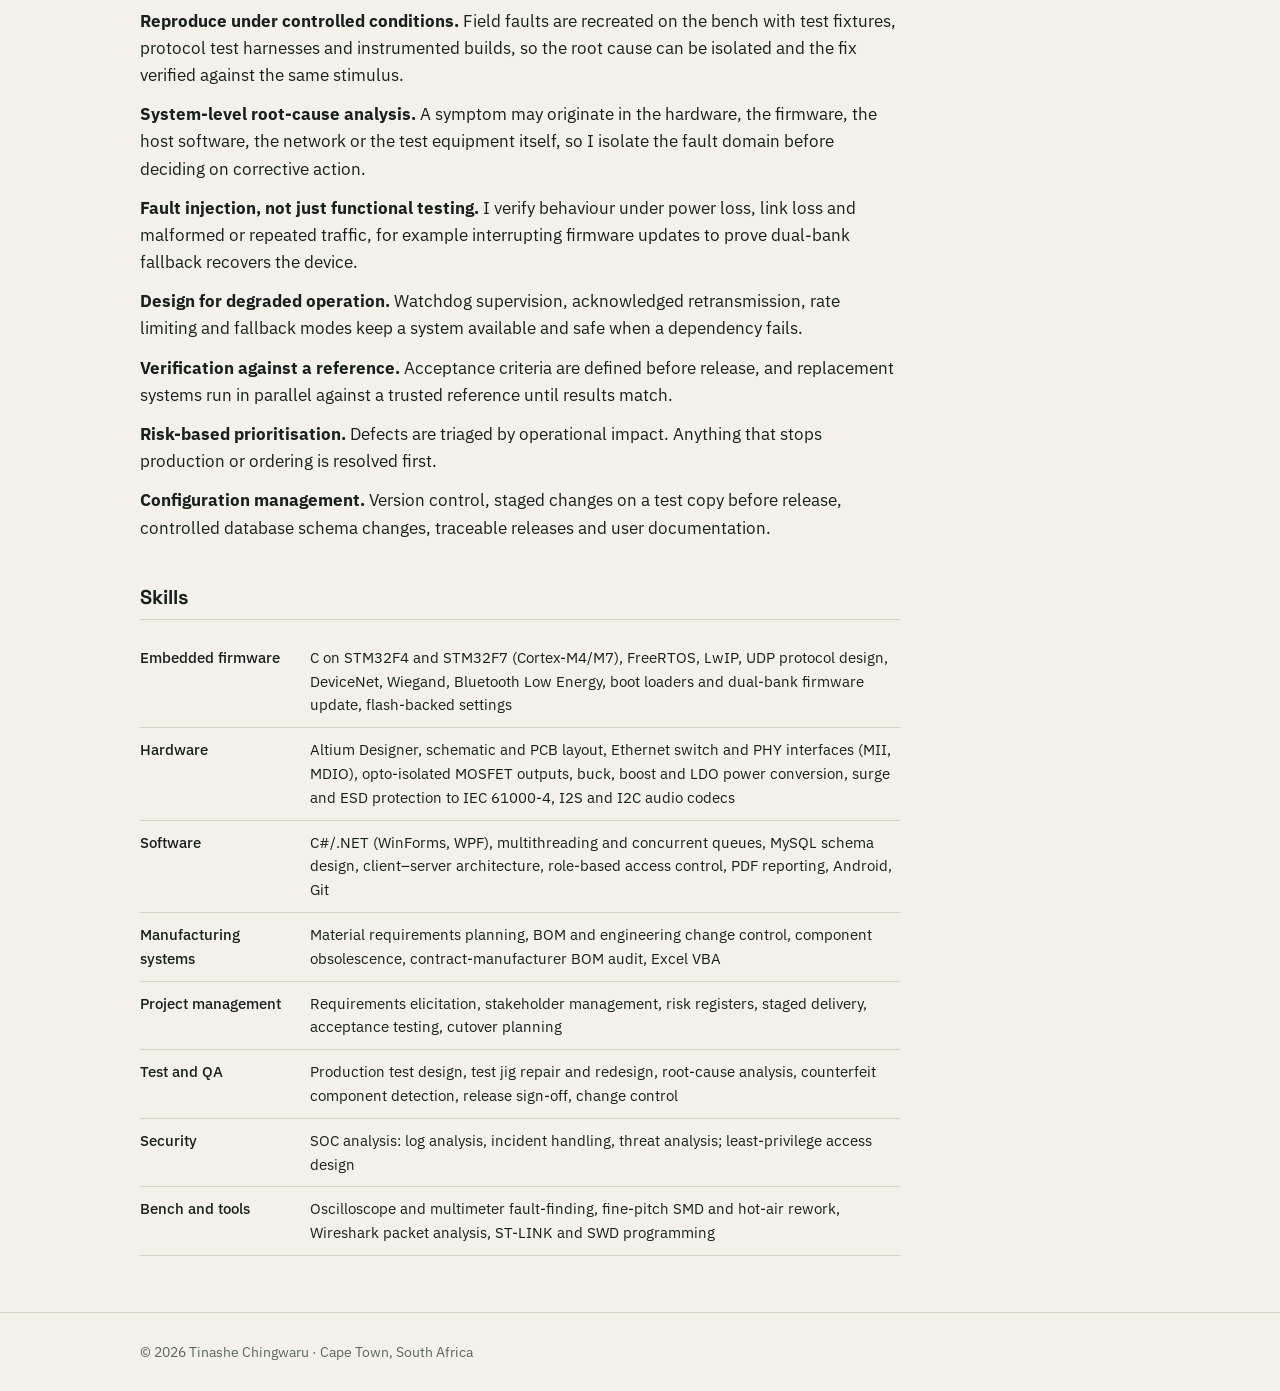
==== commit ac4bc4e3: "Add Cyber Security 101 Certificate entry Added a new certification entry for 'Cyber Security 101 Cer" ====
--- a/background.html
+++ b/background.html
@@ -48,6 +48,11 @@
 
   <div class="block">
     <h2>Certifications and courses</h2>
+    <div class="entry">
+      <div class="name">Cyber Security 101 Certificate</div>
+      <div class="meta">TryHackMe · <a href="https://tryhackme.com/certificate/THM-AYOXTJOSTR" target="_blank" rel="noopener">Verify</a></div>
+    </div>
+    
     <div class="entry">
       <div class="name">Google Cybersecurity Professional Certificate</div>
       <div class="meta">Google, on Coursera · <a href="https://www.coursera.org/account/accomplishments/specialization/LNMT3Y32QI1O" target="_blank" rel="noopener">Verify</a></div>
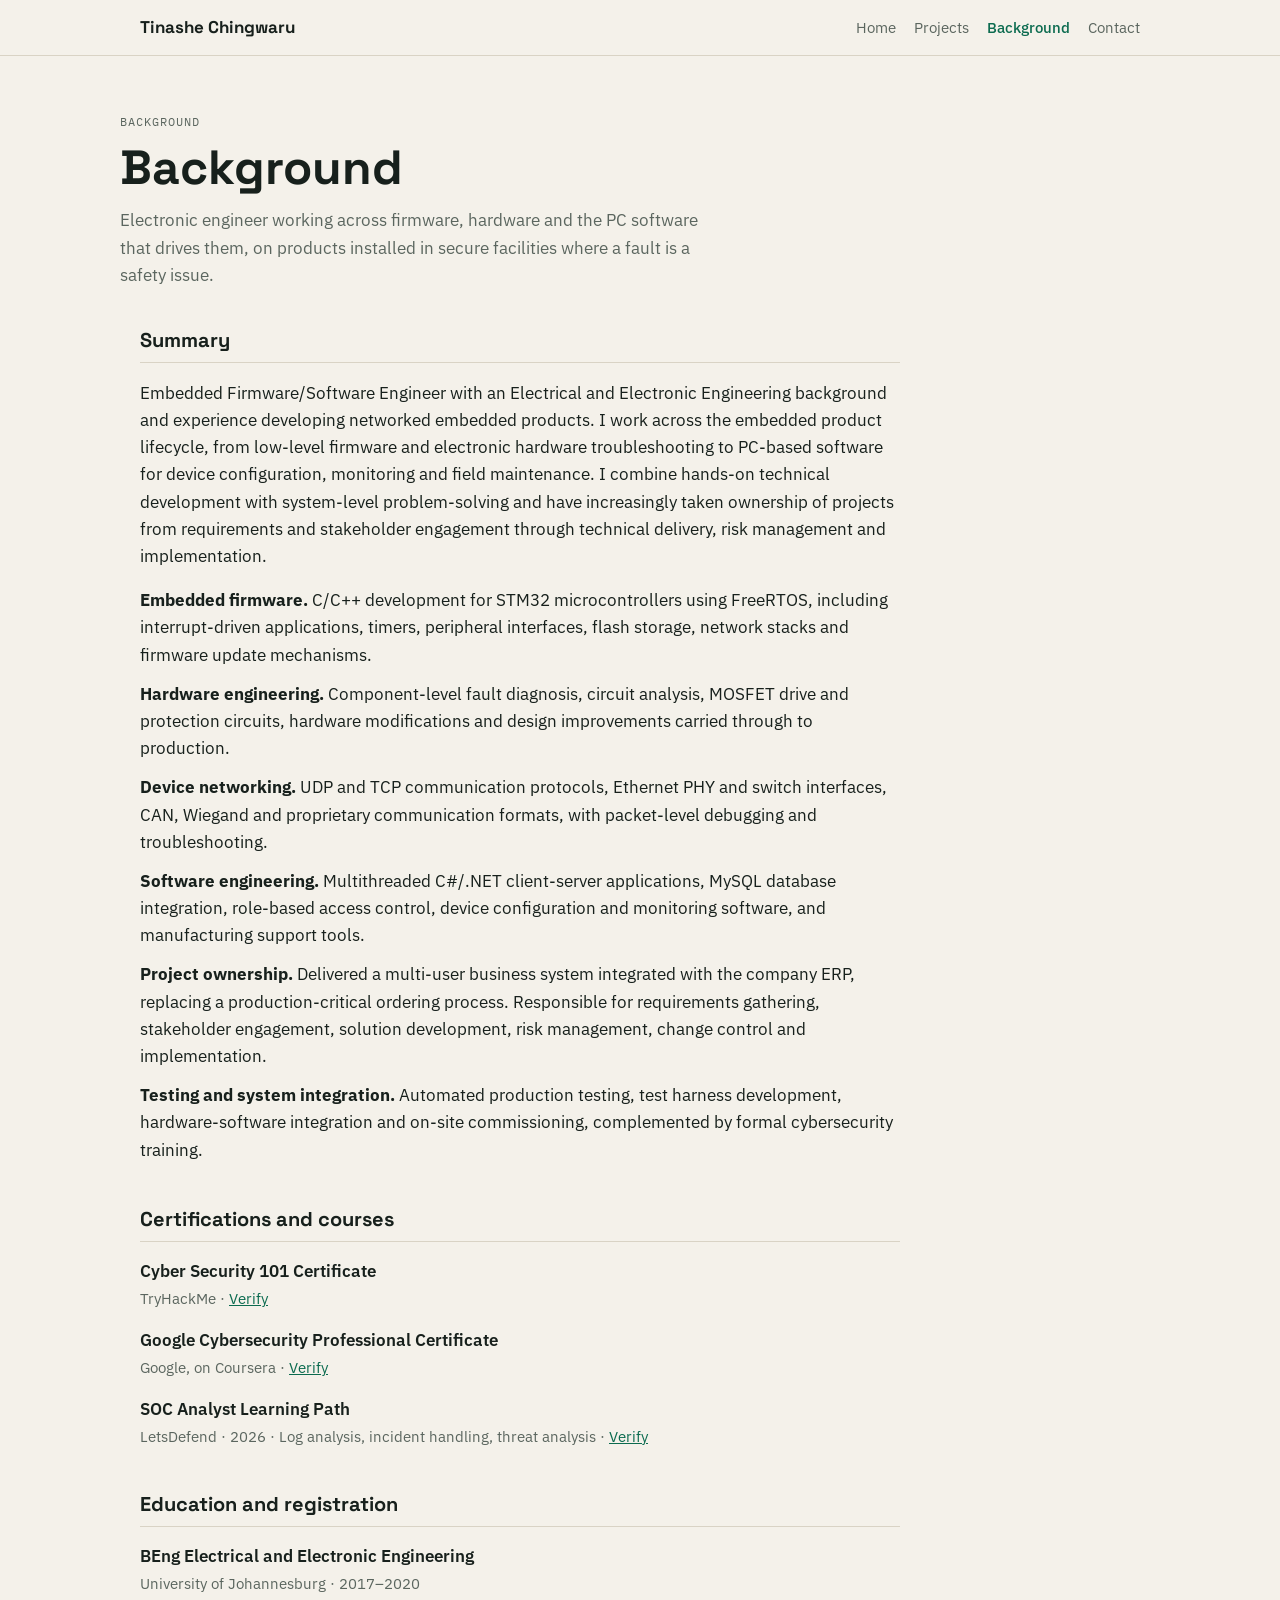
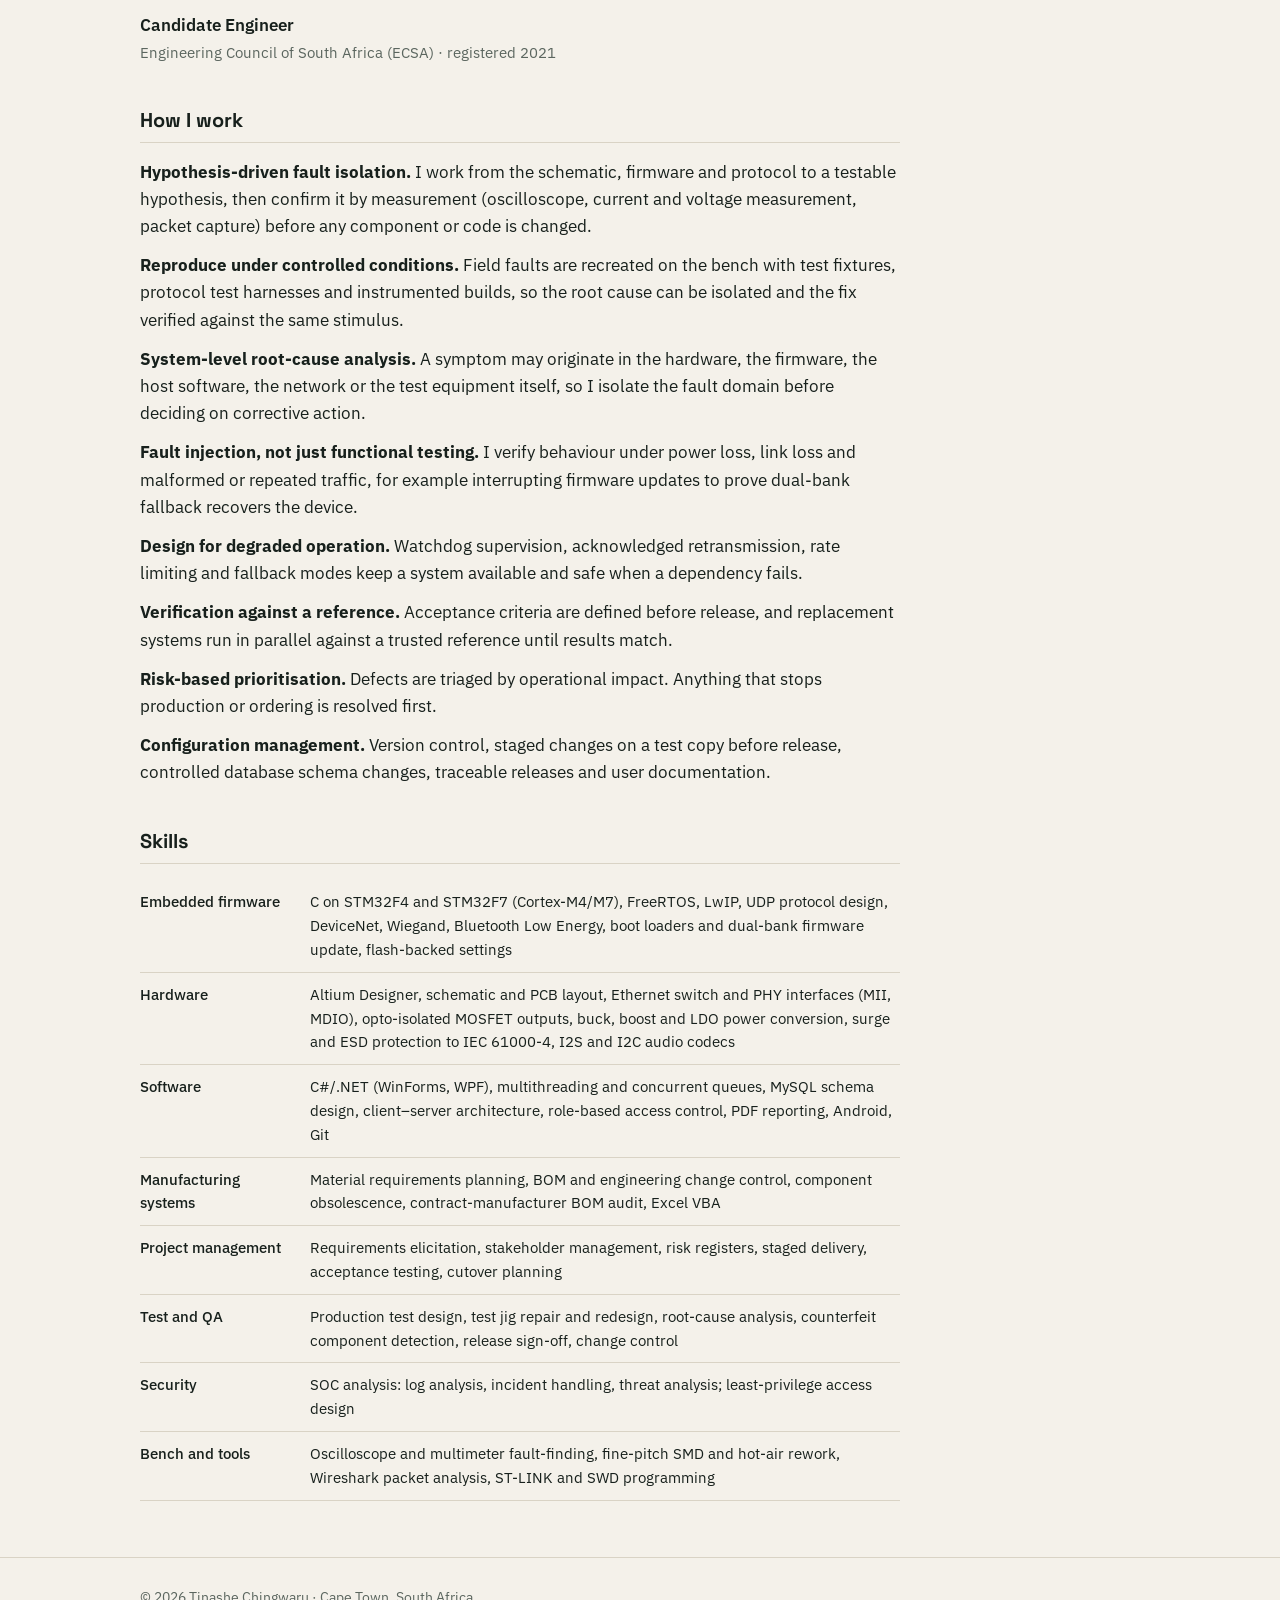
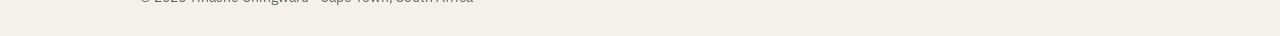
==== commit b695222c: "Revise background content for clarity and detail Updated the background section to reflect current s" ====
--- a/background.html
+++ b/background.html
@@ -33,18 +33,18 @@
 
 <section class="bg-section"><div class="wrap"><div class="bg">
 
-  <div class="block">
+<div class="block">
     <h2>Summary</h2>
-    <p>Electrical and Electronic engineer experienced in networked security and access-control products. I work across the whole product: circuit-level fault finding and board changes, real-time firmware, the PC software that configures, monitors and updates devices in the field, and the systems that support manufacturing. More recently I have owned projects end to end, from requirements and stakeholder engagement through risk control to the decision to go live.</p>
+    <p>Embedded Firmware/Software Engineer with an Electrical and Electronic Engineering background and experience developing networked embedded products. I work across the embedded product lifecycle, from low-level firmware and electronic hardware troubleshooting to PC-based software for device configuration, monitoring and field maintenance. I combine hands-on technical development with system-level problem-solving and have increasingly taken ownership of projects from requirements and stakeholder engagement through technical delivery, risk management and implementation.</p>
     <ul class="plain" style="margin-top:16px">
-      <li><strong>Embedded firmware.</strong> C on STM32 under FreeRTOS: interrupts, timers, flash storage, network stacks and safe dual-bank firmware update.</li>
-      <li><strong>Hardware.</strong> Component-level root-cause analysis, MOSFET drive and protection circuits, and design changes carried into production.</li>
-      <li><strong>Device networking.</strong> UDP and TCP protocol design, Ethernet PHY and switch interfaces, CAN, Wiegand and alarm reporting formats, debugged at packet level.</li>
-      <li><strong>Engineering software.</strong> Multithreaded C#/.NET client–server systems over MySQL, with role-based access and fallback options.</li>
-      <li><strong>Project ownership.</strong> Replaced a production-critical ordering process with a multi-user system integrated with the company ERP, managing stakeholders, risk, change control and cutover.</li>
-      <li><strong>Test and security.</strong> Automated production testing, test harnesses and on-site commissioning, backed by formal cyber-security training.</li>
+      <li><strong>Embedded firmware.</strong> C/C++ development for STM32 microcontrollers using FreeRTOS, including interrupt-driven applications, timers, peripheral interfaces, flash storage, network stacks and firmware update mechanisms.</li>
+      <li><strong>Hardware engineering.</strong> Component-level fault diagnosis, circuit analysis, MOSFET drive and protection circuits, hardware modifications and design improvements carried through to production.</li>
+      <li><strong>Device networking.</strong> UDP and TCP communication protocols, Ethernet PHY and switch interfaces, CAN, Wiegand and proprietary communication formats, with packet-level debugging and troubleshooting.</li>
+      <li><strong>Software engineering.</strong> Multithreaded C#/.NET client-server applications, MySQL database integration, role-based access control, device configuration and monitoring software, and manufacturing support tools.</li>
+      <li><strong>Project ownership.</strong> Delivered a multi-user business system integrated with the company ERP, replacing a production-critical ordering process. Responsible for requirements gathering, stakeholder engagement, solution development, risk management, change control and implementation.</li>
+      <li><strong>Testing and system integration.</strong> Automated production testing, test harness development, hardware-software integration and on-site commissioning, complemented by formal cybersecurity training.</li>
     </ul>
-  </div>
+</div>
 
   <div class="block">
     <h2>Certifications and courses</h2>
